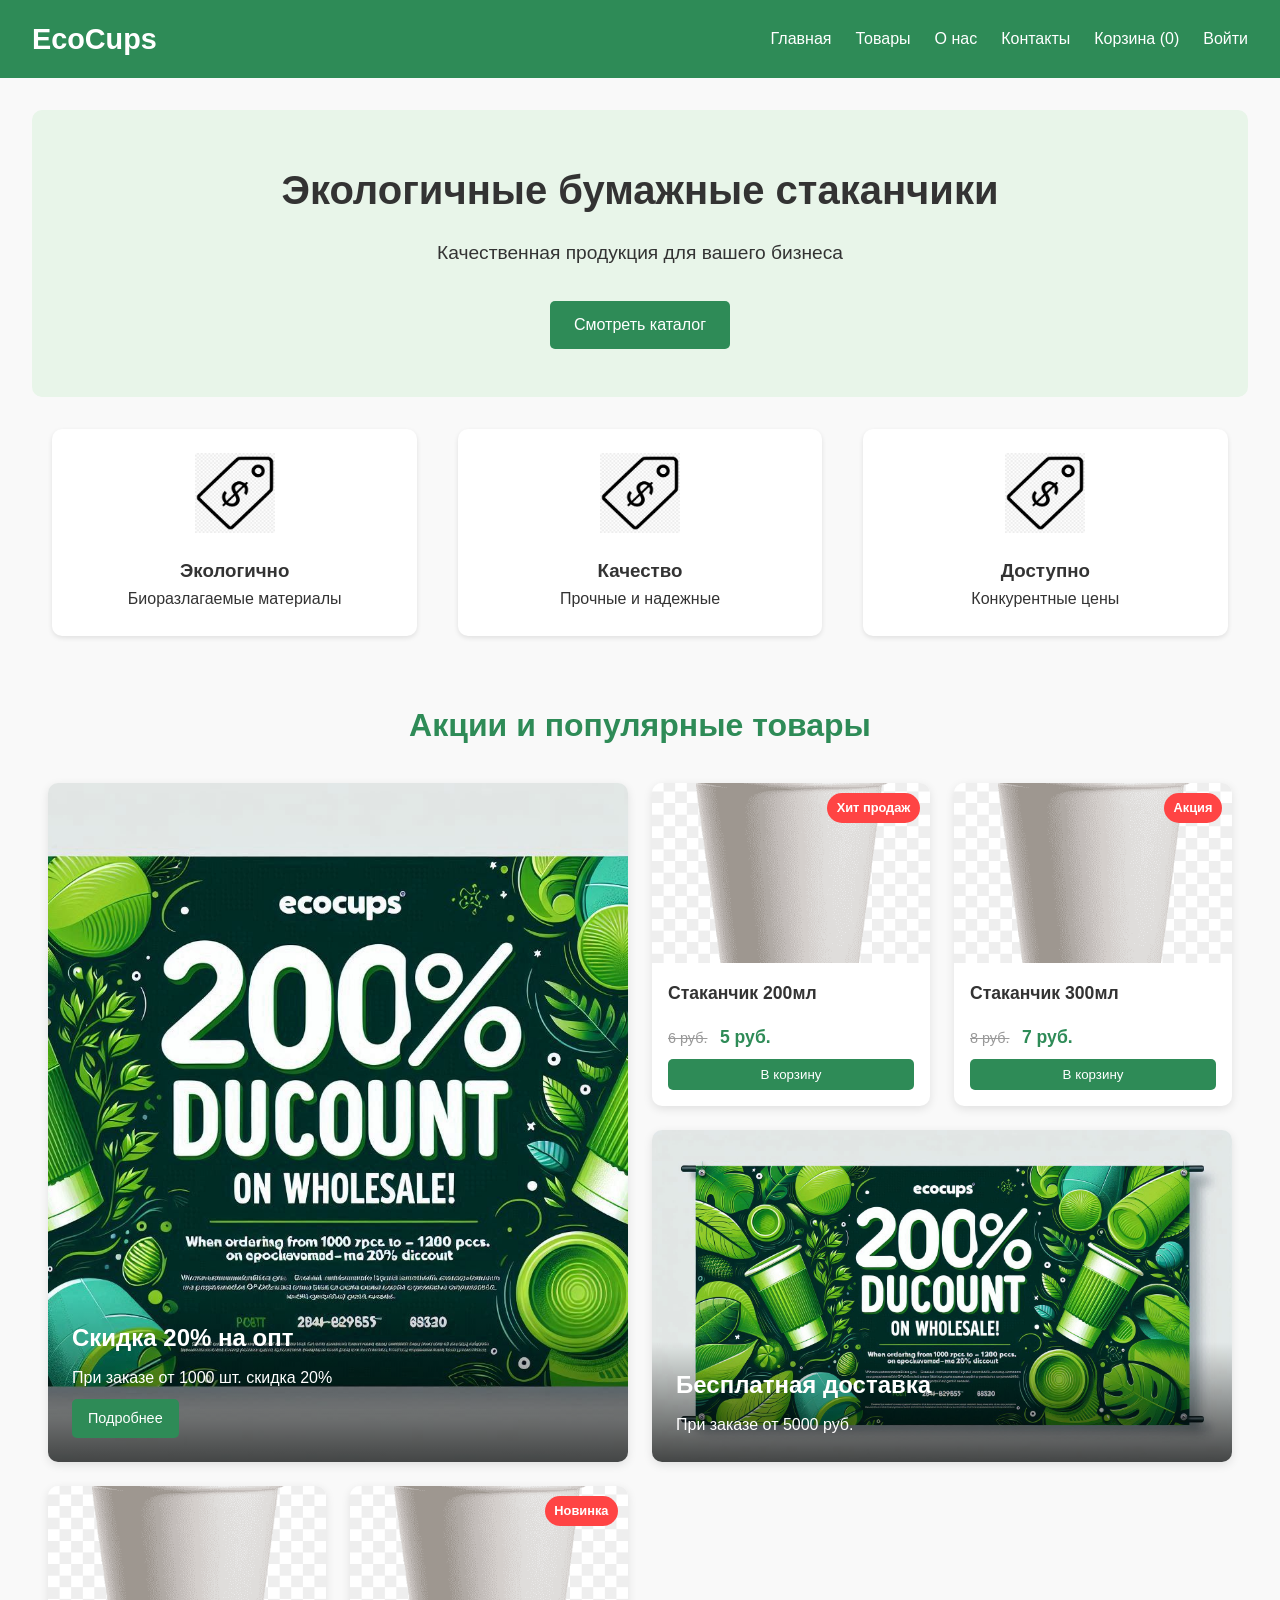
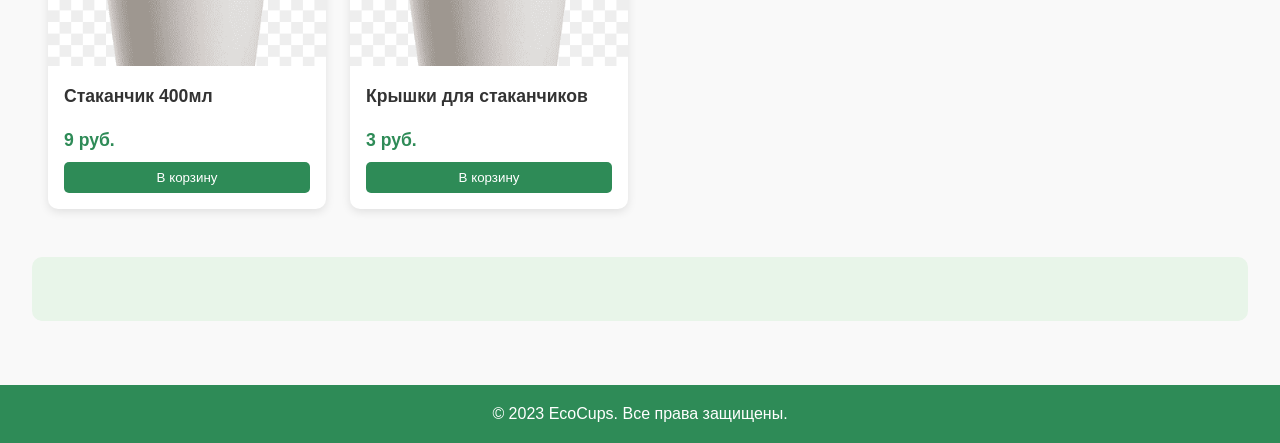
==== index.html @ f8ab4cb5 "Project" ====
<!DOCTYPE html>
<html lang="ru">
<head>
    <meta charset="UTF-8">
    <meta name="viewport" content="width=device-width, initial-scale=1.0">
    <title>EcoCups - Бумажные стаканчики</title>
    <link rel="stylesheet" href="styles.css">
</head>
<body>
    <header>
        <div class="logo">EcoCups</div>
        <nav>
            <ul>
                <li><a href="index.html">Главная</a></li>
                <li><a href="products.html">Товары</a></li>
                <li><a href="about.html">О нас</a></li>
                <li><a href="contacts.html">Контакты</a></li>
                <li><a href="cart.html">Корзина (<span id="cart-count">0</span>)</a></li>
                <li><a href="login.html">Войти</a></li>
            </ul>
        </nav>
    </header>

    <main>
        <section class="hero">
            <h1>Экологичные бумажные стаканчики</h1>
            <p>Качественная продукция для вашего бизнеса</p>
            <a href="products.html" class="btn">Смотреть каталог</a>
        </section>

        <section class="features">
            <div class="feature">
                <img src="images/price-icon.png" alt="Экологично">
                <h3>Экологично</h3>
                <p>Биоразлагаемые материалы</p>
            </div>
            <div class="feature">
                <img src="images/price-icon.png" alt="Качество">
                <h3>Качество</h3>
                <p>Прочные и надежные</p>
            </div>
            <div class="feature">
                <img src="images/price-icon.png" alt="Цена">
                <h3>Доступно</h3>
                <p>Конкурентные цены</p>
            </div>
        </section>

        <!-- Коллаж с акциями и популярными товарами -->
        <section class="promo-collage">
            <h2>Акции и популярные товары</h2>
            <div class="collage-grid">
                <!-- Большой баннер акции -->
                <div class="promo-banner large">
                    <img src="images/sale-banner.jpeg" alt="Скидка 20% на опт">
                    <div class="banner-content">
                        <h3>Скидка 20% на опт</h3>
                        <p>При заказе от 1000 шт. скидка 20%</p>
                        <a href="products.html" class="btn btn-small">Подробнее</a>
                    </div>
                </div>
                
                <!-- Популярный товар 1 -->
                <div class="promo-item">
                    <div class="product-card">
                        <img src="images/cup1.png" alt="Стаканчик 200мл">
                        <div class="product-info">
                            <h3>Стаканчик 200мл</h3>
                            <div class="price">
                                <span class="old-price">6 руб.</span>
                                <span class="current-price">5 руб.</span>
                            </div>
                            <button class="add-to-cart" data-id="1" data-name="Стаканчик 200мл" data-price="5">В корзину</button>
                        </div>
                        <div class="badge">Хит продаж</div>
                    </div>
                </div>
                
                <!-- Популярный товар 2 -->
                <div class="promo-item">
                    <div class="product-card">
                        <img src="images/cup1.png" alt="Стаканчик 300мл">
                        <div class="product-info">
                            <h3>Стаканчик 300мл</h3>
                            <div class="price">
                                <span class="old-price">8 руб.</span>
                                <span class="current-price">7 руб.</span>
                            </div>
                            <button class="add-to-cart" data-id="2" data-name="Стаканчик 300мл" data-price="7">В корзину</button>
                        </div>
                        <div class="badge">Акция</div>
                    </div>
                </div>
                
                <!-- Маленький баннер -->
                <div class="promo-banner small">
                    <img src="images/sale-banner.jpeg" alt="Бесплатная доставка">
                    <div class="banner-content">
                        <h3>Бесплатная доставка</h3>
                        <p>При заказе от 5000 руб.</p>
                    </div>
                </div>
                
                <!-- Популярный товар 3 -->
                <div class="promo-item">
                    <div class="product-card">
                        <img src="images/cup1.png" alt="Стаканчик 400мл">
                        <div class="product-info">
                            <h3>Стаканчик 400мл</h3>
                            <div class="price">
                                <span class="current-price">9 руб.</span>
                            </div>
                            <button class="add-to-cart" data-id="3" data-name="Стаканчик 400мл" data-price="9">В корзину</button>
                        </div>
                    </div>
                </div>
                
                <!-- Популярный товар 4 -->
                <div class="promo-item">
                    <div class="product-card">
                        <img src="images/cup1.png" alt="Крышки для стаканчиков">
                        <div class="product-info">
                            <h3>Крышки для стаканчиков</h3>
                            <div class="price">
                                <span class="current-price">3 руб.</span>
                            </div>
                            <button class="add-to-cart" data-id="4" data-name="Крышки для стаканчиков" data-price="3">В корзину</button>
                        </div>
                        <div class="badge">Новинка</div>
                    </div>
                </div>
            </div>
        </section>

        <!-- Раздел с популярными товарами (оставьте как было) -->
        <section class="popular-products">
            <!-- ... предыдущий код ... -->
        </section>
    </main>

    <footer>
        <p>&copy; 2023 EcoCups. Все права защищены.</p>
    </footer>

    <script src="script.js"></script>
</body>
</html>
---- styles.css ----
/* Общие стили */
* {
    margin: 0;
    padding: 0;
    box-sizing: border-box;
    font-family: 'Arial', sans-serif;
}

body {
    line-height: 1.6;
    color: #333;
    background-color: #f9f9f9;
}

header {
    background-color: #2e8b57;
    color: white;
    padding: 1rem 2rem;
    display: flex;
    justify-content: space-between;
    align-items: center;
}

.logo {
    font-size: 1.8rem;
    font-weight: bold;
}

nav ul {
    display: flex;
    list-style: none;
}

nav ul li {
    margin-left: 1.5rem;
}

nav ul li a {
    color: white;
    text-decoration: none;
    transition: color 0.3s;
}

nav ul li a:hover {
    color: #d4f1db;
}

nav ul li a.active {
    font-weight: bold;
    border-bottom: 2px solid white;
}

main {
    padding: 2rem;
    min-height: calc(100vh - 150px);
}

footer {
    background-color: #2e8b57;
    color: white;
    text-align: center;
    padding: 1rem;
    margin-top: 2rem;
}

.btn {
    display: inline-block;
    background-color: #2e8b57;
    color: white;
    padding: 0.7rem 1.5rem;
    text-decoration: none;
    border-radius: 5px;
    transition: background-color 0.3s;
}

.btn:hover {
    background-color: #3cb371;
}

/* Главная страница */
.hero {
    text-align: center;
    padding: 3rem 0;
    background-color: #e8f5e9;
    border-radius: 10px;
    margin-bottom: 2rem;
}

.hero h1 {
    font-size: 2.5rem;
    margin-bottom: 1rem;
}

.hero p {
    font-size: 1.2rem;
    margin-bottom: 2rem;
}

.features {
    display: flex;
    justify-content: space-around;
    flex-wrap: wrap;
    margin-top: 2rem;
}

.feature {
    text-align: center;
    padding: 1.5rem;
    width: 30%;
    min-width: 250px;
    margin-bottom: 1rem;
    background-color: white;
    border-radius: 10px;
    box-shadow: 0 2px 5px rgba(0,0,0,0.1);
}

.feature img {
    width: 80px;
    height: 80px;
    margin-bottom: 1rem;
}

/* Страница товаров */
.products {
    display: flex;
    flex-wrap: wrap;
    gap: 1.5rem;
    margin-top: 2rem;
}

.product {
    background-color: white;
    border-radius: 10px;
    box-shadow: 0 2px 5px rgba(0,0,0,0.1);
    padding: 1.5rem;
    width: calc(25% - 1.5rem);
    min-width: 250px;
    text-align: center;
}

.product img {
    width: 100%;
    height: 200px;
    object-fit: cover;
    border-radius: 5px;
    margin-bottom: 1rem;
}

.product h3 {
    margin-bottom: 0.5rem;
}

.product p {
    margin-bottom: 1rem;
    font-weight: bold;
    color: #2e8b57;
}

.add-to-cart {
    background-color: #2e8b57;
    color: white;
    border: none;
    padding: 0.5rem 1rem;
    border-radius: 5px;
    cursor: pointer;
    transition: background-color 0.3s;
}

.add-to-cart:hover {
    background-color: #3cb371;
}

/* О нас */
.about-content {
    display: flex;
    gap: 2rem;
    margin: 2rem 0;
    align-items: center;
}

.about-content img {
    width: 50%;
    border-radius: 10px;
}

.advantages {
    background-color: white;
    padding: 2rem;
    border-radius: 10px;
    margin-top: 2rem;
}

.advantages h2 {
    margin-bottom: 1rem;
}

.advantages ul {
    list-style-position: inside;
}

.advantages li {
    margin-bottom: 0.5rem;
}

/* Контакты */
.contacts-container {
    display: flex;
    gap: 2rem;
    margin: 2rem 0;
}

.contact-info, .contact-form {
    flex: 1;
    background-color: white;
    padding: 2rem;
    border-radius: 10px;
}

.contact-form form {
    display: flex;
    flex-direction: column;
    gap: 1rem;
}

.contact-form input, .contact-form textarea {
    padding: 0.7rem;
    border: 1px solid #ddd;
    border-radius: 5px;
}

.contact-form button {
    background-color: #2e8b57;
    color: white;
    border: none;
    padding: 0.7rem;
    border-radius: 5px;
    cursor: pointer;
    transition: background-color 0.3s;
}

.contact-form button:hover {
    background-color: #3cb371;
}

.map {
    margin-top: 2rem;
    border-radius: 10px;
    overflow: hidden;
}

/* Корзина */
.cart-container {
    display: flex;
    gap: 2rem;
    margin-top: 2rem;
}

.cart-items {
    flex: 2;
    background-color: white;
    padding: 1.5rem;
    border-radius: 10px;
}

.cart-summary {
    flex: 1;
    background-color: white;
    padding: 1.5rem;
    border-radius: 10px;
    height: fit-content;
}

.cart-items table {
    width: 100%;
    border-collapse: collapse;
}

.cart-items th, .cart-items td {
    padding: 1rem;
    text-align: left;
    border-bottom: 1px solid #eee;
}

.cart-items th {
    background-color: #f5f5f5;
}

.quantity-control {
    display: flex;
    align-items: center;
}

.quantity-control button {
    background-color: #ffffff;
    border: none;
    width: 25px;
    height: 25px;
    display: flex;
    align-items: center;
    justify-content: center;
    cursor: pointer;
}

.quantity-control input {
    width: 40px;
    text-align: center;
    margin: 0 0.5rem;
    border: 1px solid #ddd;
    padding: 0.2rem;
}

.remove-item {
    color: #ff4444;
    cursor: pointer;
    font-weight: bold;
}

.summary-row {
    display: flex;
    justify-content: space-between;
    margin-bottom: 1rem;
    font-size: 1.1rem;
}

#checkout-btn {
    width: 100%;
    background-color: #2e8b57;
    color: white;
    border: none;
    padding: 0.8rem;
    border-radius: 5px;
    cursor: pointer;
    font-size: 1.1rem;
    margin-top: 1rem;
    transition: background-color 0.3s;
}

#checkout-btn:hover {
    background-color: #3cb371;
}

#checkout-btn:disabled {
    background-color: #ccc;
    cursor: not-allowed;
}

.continue-shopping {
    display: block;
    text-align: center;
    margin-top: 1rem;
    color: #2e8b57;
    text-decoration: none;
}

.continue-shopping:hover {
    text-decoration: underline;
}

/* Адаптивность */
@media (max-width: 768px) {
    header {
        flex-direction: column;
        text-align: center;
    }
    
    nav ul {
        margin-top: 1rem;
        flex-wrap: wrap;
        justify-content: center;
    }
    
    .feature, .product {
        width: 100%;
    }
    
    .about-content, .contacts-container, .cart-container {
        flex-direction: column;
    }
    
    .about-content img {
        width: 100%;
    }
}
/* Популярные товары */
.popular-products {
    margin-top: 3rem;
    padding: 2rem 0;
    background-color: #e8f5e9;
    border-radius: 10px;
}

.popular-products h2 {
    text-align: center;
    margin-bottom: 2rem;
    font-size: 2rem;
    color: #2e8b57;
}

.popular-products .products {
    display: flex;
    justify-content: center;
    flex-wrap: wrap;
    gap: 1.5rem;
    padding: 0 1rem;
}

.popular-products .product {
    background-color: white;
    border-radius: 10px;
    box-shadow: 0 2px 5px rgba(0,0,0,0.1);
    padding: 1.5rem;
    width: calc(33.333% - 1.5rem);
    min-width: 250px;
    text-align: center;
    transition: transform 0.3s;
}

.popular-products .product:hover {
    transform: translateY(-5px);
}

.popular-products .product img {
    width: 100%;
    height: 200px;
    object-fit: cover;
    border-radius: 5px;
    margin-bottom: 1rem;
}

.popular-products .view-all {
    text-align: center;
    margin-top: 2rem;
}

@media (max-width: 768px) {
    .popular-products .product {
        width: 100%;
    }
}
/* Обновленные стили для корзины */
.item-total {
    font-weight: bold;
    color: #2e8b57;
}

.total-row {
    background-color: #f5f5f5;
}

.total-row td {
    padding: 1rem;
    font-size: 1.1rem;
}

.text-right {
    text-align: right;
}

.quantity-control input {
    width: 50px;
    text-align: center;
    margin: 0 0.5rem;
    border: 1px solid #ddd;
    padding: 0.3rem;
    font-size: 1rem;
}

.quantity-control button {
    background-color: #2e8b57;
    color: white;
    border: none;
    width: 30px;
    height: 30px;
    display: flex;
    align-items: center;
    justify-content: center;
    cursor: pointer;
    font-size: 1rem;
    border-radius: 3px;
    transition: background-color 0.3s;
}

.quantity-control button:hover {
    background-color: #3cb371;
}
/* Стили для коллажа с акциями */
.promo-collage {
    margin: 3rem 0;
    padding: 0 1rem;
}

.promo-collage h2 {
    text-align: center;
    margin-bottom: 2rem;
    font-size: 2rem;
    color: #2e8b57;
}

.collage-grid {
    display: grid;
    grid-template-columns: repeat(4, 1fr);
    grid-template-rows: repeat(2, auto);
    gap: 1.5rem;
}

.promo-banner {
    position: relative;
    border-radius: 10px;
    overflow: hidden;
    box-shadow: 0 3px 10px rgba(0,0,0,0.1);
}

.promo-banner.large {
    grid-column: span 2;
    grid-row: span 2;
}

.promo-banner.small {
    grid-column: span 2;
}

.promo-banner img {
    width: 100%;
    height: 100%;
    object-fit: cover;
    display: block;
}

.banner-content {
    position: absolute;
    bottom: 0;
    left: 0;
    right: 0;
    padding: 1.5rem;
    background: linear-gradient(to top, rgba(0,0,0,0.7), transparent);
    color: white;
}

.banner-content h3 {
    margin-bottom: 0.5rem;
    font-size: 1.5rem;
}

.btn-small {
    padding: 0.5rem 1rem;
    font-size: 0.9rem;
    margin-top: 0.5rem;
}

.promo-item {
    position: relative;
}

.product-card {
    background: white;
    border-radius: 10px;
    overflow: hidden;
    box-shadow: 0 3px 10px rgba(0,0,0,0.1);
    height: 100%;
    display: flex;
    flex-direction: column;
    transition: transform 0.3s;
}

.product-card:hover {
    transform: translateY(-5px);
}

.product-card img {
    width: 100%;
    height: 180px;
    object-fit: cover;
}

.product-info {
    padding: 1rem;
    flex-grow: 1;
    display: flex;
    flex-direction: column;
}

.product-info h3 {
    margin-bottom: 0.5rem;
    font-size: 1.1rem;
}

.price {
    margin: 0.5rem 0;
}

.old-price {
    text-decoration: line-through;
    color: #999;
    font-size: 0.9rem;
    margin-right: 0.5rem;
}

.current-price {
    font-weight: bold;
    color: #2e8b57;
    font-size: 1.1rem;
}

.badge {
    position: absolute;
    top: 10px;
    right: 10px;
    background-color: #ff4444;
    color: white;
    padding: 0.3rem 0.6rem;
    border-radius: 20px;
    font-size: 0.8rem;
    font-weight: bold;
}

/* Адаптивность для коллажа */
@media (max-width: 1024px) {
    .collage-grid {
        grid-template-columns: repeat(2, 1fr);
    }
    
    .promo-banner.large {
        grid-column: span 2;
        grid-row: span 1;
    }
}

@media (max-width: 768px) {
    .collage-grid {
        grid-template-columns: 1fr;
    }
    
    .promo-banner.large, 
    .promo-banner.small {
        grid-column: span 1;
    }
    
    .product-card img {
        height: 150px;
    }
}
/* Стили для страниц авторизации */
.auth-container {
    display: flex;
    min-height: calc(100vh - 150px);
    padding: 2rem;
    gap: 3rem;
}

.auth-form {
    flex: 1;
    max-width: 500px;
    background: white;
    padding: 2rem;
    border-radius: 10px;
    box-shadow: 0 2px 10px rgba(0,0,0,0.1);
}

.auth-benefits {
    flex: 1;
    padding: 2rem;
}

.auth-form h1 {
    margin-bottom: 1.5rem;
    color: #2e8b57;
    text-align: center;
}

.form-group {
    margin-bottom: 1.5rem;
}

.form-group label {
    display: block;
    margin-bottom: 0.5rem;
    font-weight: 500;
}

.form-group input {
    width: 100%;
    padding: 0.8rem;
    border: 1px solid #ddd;
    border-radius: 5px;
    font-size: 1rem;
}

.form-group input:focus {
    border-color: #2e8b57;
    outline: none;
    box-shadow: 0 0 0 2px rgba(46, 139, 87, 0.2);
}

.checkbox-group {
    display: flex;
    align-items: center;
}

.checkbox-group input {
    width: auto;
    margin-right: 0.5rem;
}

.btn-primary {
    background-color: #2e8b57;
    color: white;
    border: none;
    padding: 0.8rem;
    width: 100%;
    border-radius: 5px;
    font-size: 1rem;
    cursor: pointer;
    transition: background-color 0.3s;
}

.btn-primary:hover {
    background-color: #3cb371;
}

.auth-links {
    text-align: center;
    margin-top: 1.5rem;
    color: #666;
}

.auth-links a {
    color: #2e8b57;
    text-decoration: none;
}

.auth-links a:hover {
    text-decoration: underline;
}

.forgot-password {
    display: block;
    text-align: right;
    margin-top: 0.5rem;
    font-size: 0.9rem;
    color: #666;
}

.social-login {
    margin-top: 2rem;
    text-align: center;
}

.social-login p {
    margin-bottom: 1rem;
    color: #666;
}

.social-buttons {
    display: flex;
    gap: 1rem;
    justify-content: center;
}

.btn-social {
    display: flex;
    align-items: center;
    gap: 0.5rem;
    padding: 0.6rem 1rem;
    border: 1px solid #ddd;
    border-radius: 5px;
    background: white;
    cursor: pointer;
    transition: background-color 0.3s;
}

.btn-social:hover {
    background-color: #f5f5f5;
}

.btn-social img {
    width: 20px;
    height: 20px;
}

.auth-benefits h2 {
    color: #2e8b57;
    margin-bottom: 1.5rem;
}

.auth-benefits ul {
    list-style-type: none;
}

.auth-benefits li {
    margin-bottom: 1rem;
    padding-left: 1.5rem;
    position: relative;
}

.auth-benefits li:before {
    content: "✓";
    color: #2e8b57;
    position: absolute;
    left: 0;
}

.auth-benefits img {
    width: 100%;
    max-width: 400px;
    margin-top: 2rem;
    border-radius: 5px;
}

@media (max-width: 768px) {
    .auth-container {
        flex-direction: column;
        padding: 1rem;
    }
    
    .auth-form {
        max-width: 100%;
    }
    
    .social-buttons {
        flex-direction: column;
    }
    
    .btn-social {
        justify-content: center;
    }
}
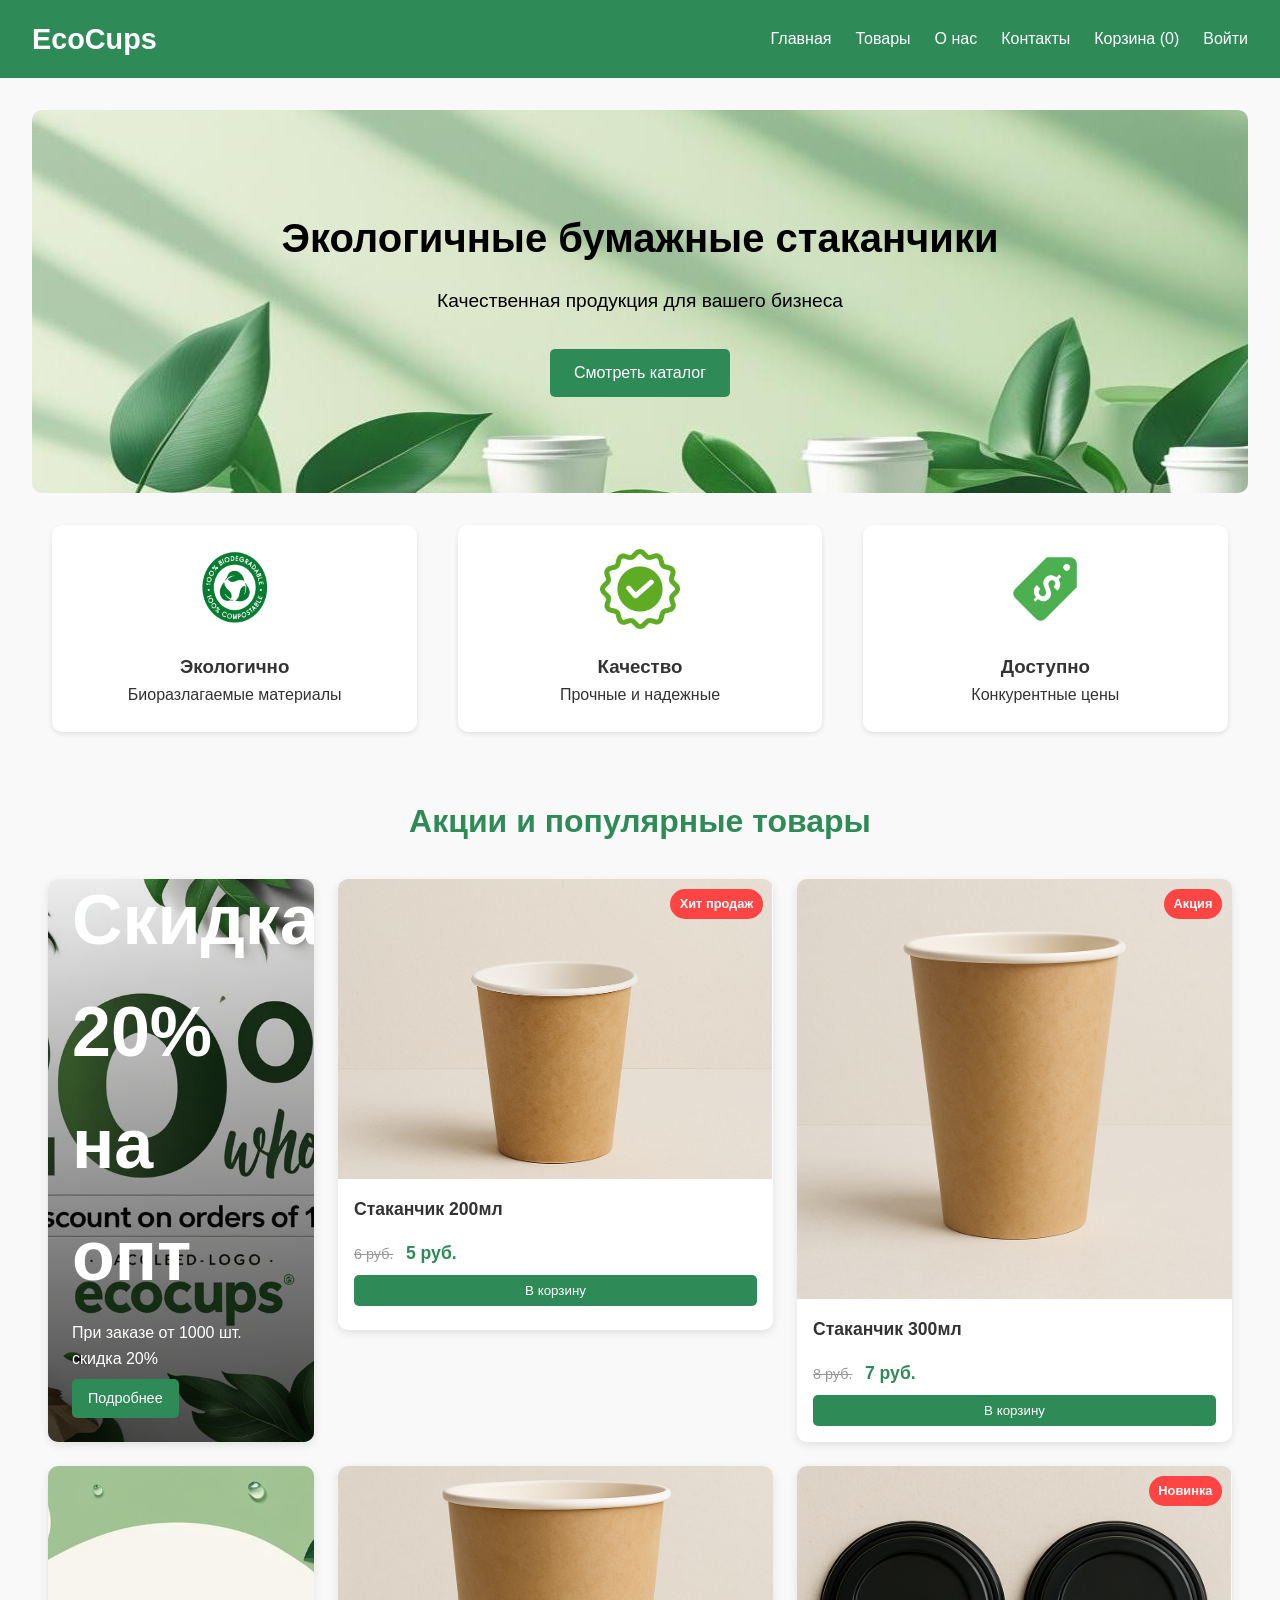
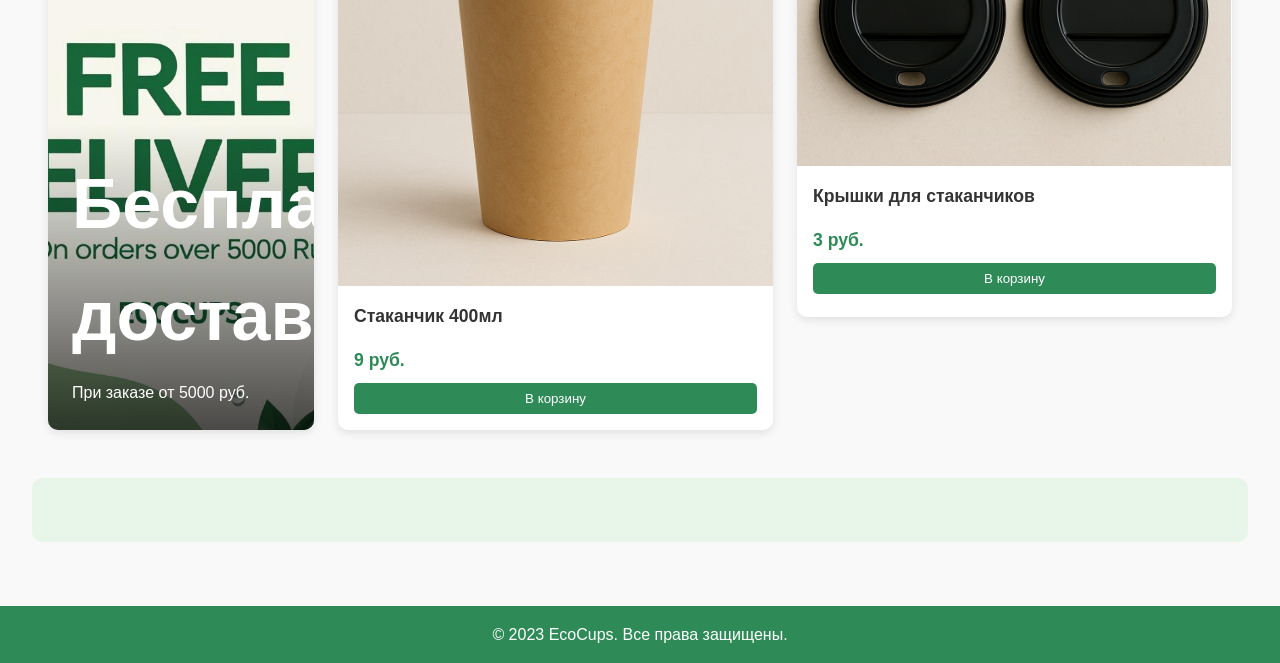
==== commit e9fb8700: "Добавил картинки" ====
--- a/index.html
+++ b/index.html
@@ -30,17 +30,17 @@
 
         <section class="features">
             <div class="feature">
-                <img src="images/price-icon.png" alt="Экологично">
+                <img src="images/eco.png" alt="Экологично">
                 <h3>Экологично</h3>
                 <p>Биоразлагаемые материалы</p>
             </div>
             <div class="feature">
-                <img src="images/price-icon.png" alt="Качество">
+                <img src="images/quality.png" alt="Качество">
                 <h3>Качество</h3>
                 <p>Прочные и надежные</p>
             </div>
             <div class="feature">
-                <img src="images/price-icon.png" alt="Цена">
+                <img src="images/price.png" alt="Цена">
                 <h3>Доступно</h3>
                 <p>Конкурентные цены</p>
             </div>
@@ -52,7 +52,7 @@
             <div class="collage-grid">
                 <!-- Большой баннер акции -->
                 <div class="promo-banner large">
-                    <img src="images/sale-banner.jpeg" alt="Скидка 20% на опт">
+                    <img src="images/sale.jpg">
                     <div class="banner-content">
                         <h3>Скидка 20% на опт</h3>
                         <p>При заказе от 1000 шт. скидка 20%</p>
@@ -63,7 +63,7 @@
                 <!-- Популярный товар 1 -->
                 <div class="promo-item">
                     <div class="product-card">
-                        <img src="images/cup1.png" alt="Стаканчик 200мл">
+                        <img src="images/cup200.png" alt="Стаканчик 200мл">
                         <div class="product-info">
                             <h3>Стаканчик 200мл</h3>
                             <div class="price">
@@ -78,8 +78,8 @@
                 
                 <!-- Популярный товар 2 -->
                 <div class="promo-item">
-                    <div class="product-card">
-                        <img src="images/cup1.png" alt="Стаканчик 300мл">
+                    <div class="product-card1">
+                        <img src="images/cup300.png" alt="Стаканчик 300мл">
                         <div class="product-info">
                             <h3>Стаканчик 300мл</h3>
                             <div class="price">
@@ -94,7 +94,7 @@
                 
                 <!-- Маленький баннер -->
                 <div class="promo-banner small">
-                    <img src="images/sale-banner.jpeg" alt="Бесплатная доставка">
+                    <img src="images/free.jpg" alt="Бесплатная доставка">
                     <div class="banner-content">
                         <h3>Бесплатная доставка</h3>
                         <p>При заказе от 5000 руб.</p>
@@ -103,8 +103,8 @@
                 
                 <!-- Популярный товар 3 -->
                 <div class="promo-item">
-                    <div class="product-card">
-                        <img src="images/cup1.png" alt="Стаканчик 400мл">
+                    <div class="product-card1">
+                        <img src="images/cup400.png" alt="Стаканчик 400мл">
                         <div class="product-info">
                             <h3>Стаканчик 400мл</h3>
                             <div class="price">
@@ -118,7 +118,7 @@
                 <!-- Популярный товар 4 -->
                 <div class="promo-item">
                     <div class="product-card">
-                        <img src="images/cup1.png" alt="Крышки для стаканчиков">
+                        <img src="images/lids.png" alt="Крышки для стаканчиков">
                         <div class="product-info">
                             <h3>Крышки для стаканчиков</h3>
                             <div class="price">
--- a/styles.css
+++ b/styles.css
@@ -1,826 +1,855 @@
 /* Общие стили */
 * {
-    margin: 0;
-    padding: 0;
-    box-sizing: border-box;
-    font-family: 'Arial', sans-serif;
+  margin: 0;
+  padding: 0;
+  box-sizing: border-box;
+  font-family: "Arial", sans-serif;
 }
 
 body {
-    line-height: 1.6;
-    color: #333;
-    background-color: #f9f9f9;
+  line-height: 1.6;
+  color: #333;
+  background-color: #f9f9f9;
 }
 
 header {
-    background-color: #2e8b57;
-    color: white;
-    padding: 1rem 2rem;
-    display: flex;
-    justify-content: space-between;
-    align-items: center;
+  background-color: #2e8b57;
+  color: white;
+  padding: 1rem 2rem;
+  display: flex;
+  justify-content: space-between;
+  align-items: center;
 }
 
 .logo {
-    font-size: 1.8rem;
-    font-weight: bold;
+  font-size: 1.8rem;
+  font-weight: bold;
 }
 
 nav ul {
-    display: flex;
-    list-style: none;
+  display: flex;
+  list-style: none;
 }
 
 nav ul li {
-    margin-left: 1.5rem;
+  margin-left: 1.5rem;
 }
 
 nav ul li a {
-    color: white;
-    text-decoration: none;
-    transition: color 0.3s;
+  color: white;
+  text-decoration: none;
+  transition: color 0.3s;
 }
 
 nav ul li a:hover {
-    color: #d4f1db;
+  color: #d4f1db;
 }
 
 nav ul li a.active {
-    font-weight: bold;
-    border-bottom: 2px solid white;
+  font-weight: bold;
+  border-bottom: 2px solid white;
 }
 
 main {
-    padding: 2rem;
-    min-height: calc(100vh - 150px);
+  padding: 2rem;
+  min-height: calc(100vh - 150px);
 }
 
 footer {
-    background-color: #2e8b57;
-    color: white;
-    text-align: center;
-    padding: 1rem;
-    margin-top: 2rem;
+  background-color: #2e8b57;
+  color: white;
+  text-align: center;
+  padding: 1rem;
+  margin-top: 2rem;
 }
 
 .btn {
-    display: inline-block;
-    background-color: #2e8b57;
-    color: white;
-    padding: 0.7rem 1.5rem;
-    text-decoration: none;
-    border-radius: 5px;
-    transition: background-color 0.3s;
+  display: inline-block;
+  background-color: #2e8b57;
+  color: white;
+  padding: 0.7rem 1.5rem;
+  text-decoration: none;
+  border-radius: 5px;
+  transition: background-color 0.3s;
 }
 
 .btn:hover {
-    background-color: #3cb371;
+  background-color: #3cb371;
 }
 
 /* Главная страница */
 .hero {
-    text-align: center;
-    padding: 3rem 0;
-    background-color: #e8f5e9;
-    border-radius: 10px;
-    margin-bottom: 2rem;
+  background-image: url(images/423.png);
+  text-align: center;
+  padding: 6rem 0;
+  background-color: #e8f5e9;
+  border-radius: 10px;
+  margin-bottom: 2rem;
 }
 
 .hero h1 {
-    font-size: 2.5rem;
-    margin-bottom: 1rem;
+  font-size: 2.5rem;
+  margin-bottom: 1rem;
+  color: black;
 }
 
 .hero p {
-    font-size: 1.2rem;
-    margin-bottom: 2rem;
+  font-size: 1.2rem;
+  color: black;
+  margin-bottom: 2rem;
 }
 
 .features {
-    display: flex;
-    justify-content: space-around;
-    flex-wrap: wrap;
-    margin-top: 2rem;
+  display: flex;
+  justify-content: space-around;
+  flex-wrap: wrap;
+  margin-top: 2rem;
 }
 
 .feature {
-    text-align: center;
-    padding: 1.5rem;
-    width: 30%;
-    min-width: 250px;
-    margin-bottom: 1rem;
-    background-color: white;
-    border-radius: 10px;
-    box-shadow: 0 2px 5px rgba(0,0,0,0.1);
+  text-align: center;
+  padding: 1.5rem;
+  width: 30%;
+  min-width: 250px;
+  margin-bottom: 1rem;
+  background-color: white;
+  border-radius: 10px;
+  box-shadow: 0 2px 5px rgba(0, 0, 0, 0.1);
 }
 
 .feature img {
-    width: 80px;
-    height: 80px;
-    margin-bottom: 1rem;
+  width: 80px;
+  height: 80px;
+  margin-bottom: 1rem;
 }
 
 /* Страница товаров */
 .products {
-    display: flex;
-    flex-wrap: wrap;
-    gap: 1.5rem;
-    margin-top: 2rem;
+  display: flex;
+  flex-wrap: wrap;
+  gap: 1.5rem;
+  margin-top: 2rem;
 }
 
 .product {
-    background-color: white;
-    border-radius: 10px;
-    box-shadow: 0 2px 5px rgba(0,0,0,0.1);
-    padding: 1.5rem;
-    width: calc(25% - 1.5rem);
-    min-width: 250px;
-    text-align: center;
+  background-color: white;
+  border-radius: 10px;
+  box-shadow: 0 2px 5px rgba(0, 0, 0, 0.1);
+  padding: 1.5rem;
+  width: calc(25% - 1.5rem);
+  min-width: 250px;
+  text-align: center;
 }
 
 .product img {
-    width: 100%;
-    height: 200px;
-    object-fit: cover;
-    border-radius: 5px;
-    margin-bottom: 1rem;
+  width: 350px;
+  height: 400px;
+  object-fit: cover;
+  border-radius: 5px;
+  margin-bottom: 1rem;
 }
 
 .product h3 {
-    margin-bottom: 0.5rem;
+  margin-bottom: 0.5rem;
 }
 
 .product p {
-    margin-bottom: 1rem;
-    font-weight: bold;
-    color: #2e8b57;
+  margin-bottom: 1rem;
+  font-weight: bold;
+  color: #2e8b57;
 }
 
 .add-to-cart {
-    background-color: #2e8b57;
-    color: white;
-    border: none;
-    padding: 0.5rem 1rem;
-    border-radius: 5px;
-    cursor: pointer;
-    transition: background-color 0.3s;
+  background-color: #2e8b57;
+  color: white;
+  border: none;
+  padding: 0.5rem 1rem;
+  border-radius: 5px;
+  cursor: pointer;
+  transition: background-color 0.3s;
 }
 
 .add-to-cart:hover {
-    background-color: #3cb371;
+  background-color: #3cb371;
 }
 
 /* О нас */
 .about-content {
-    display: flex;
-    gap: 2rem;
-    margin: 2rem 0;
-    align-items: center;
+  display: flex;
+  gap: 2rem;
+  margin: 2rem 0;
+  align-items: center;
 }
 
 .about-content img {
-    width: 50%;
-    border-radius: 10px;
+  width: 50%;
+  border-radius: 10px;
 }
 
 .advantages {
-    background-color: white;
-    padding: 2rem;
-    border-radius: 10px;
-    margin-top: 2rem;
+  background-color: white;
+  padding: 2rem;
+  border-radius: 10px;
+  margin-top: 2rem;
 }
 
 .advantages h2 {
-    margin-bottom: 1rem;
+  margin-bottom: 1rem;
 }
 
 .advantages ul {
-    list-style-position: inside;
+  list-style-position: inside;
 }
 
 .advantages li {
-    margin-bottom: 0.5rem;
+  margin-bottom: 0.5rem;
 }
 
 /* Контакты */
 .contacts-container {
-    display: flex;
-    gap: 2rem;
-    margin: 2rem 0;
-}
-
-.contact-info, .contact-form {
-    flex: 1;
-    background-color: white;
-    padding: 2rem;
-    border-radius: 10px;
+  display: flex;
+  gap: 2rem;
+  margin: 2rem 0;
+}
+
+.contact-info,
+.contact-form {
+  flex: 1;
+  background-color: white;
+  padding: 2rem;
+  border-radius: 10px;
 }
 
 .contact-form form {
-    display: flex;
-    flex-direction: column;
-    gap: 1rem;
-}
-
-.contact-form input, .contact-form textarea {
-    padding: 0.7rem;
-    border: 1px solid #ddd;
-    border-radius: 5px;
+  display: flex;
+  flex-direction: column;
+  gap: 1rem;
+}
+
+.contact-form input,
+.contact-form textarea {
+  padding: 0.7rem;
+  border: 1px solid #ddd;
+  border-radius: 5px;
 }
 
 .contact-form button {
-    background-color: #2e8b57;
-    color: white;
-    border: none;
-    padding: 0.7rem;
-    border-radius: 5px;
-    cursor: pointer;
-    transition: background-color 0.3s;
+  background-color: #2e8b57;
+  color: white;
+  border: none;
+  padding: 0.7rem;
+  border-radius: 5px;
+  cursor: pointer;
+  transition: background-color 0.3s;
 }
 
 .contact-form button:hover {
-    background-color: #3cb371;
+  background-color: #3cb371;
 }
 
 .map {
-    margin-top: 2rem;
-    border-radius: 10px;
-    overflow: hidden;
+  margin-top: 2rem;
+  border-radius: 10px;
+  overflow: hidden;
 }
 
 /* Корзина */
 .cart-container {
-    display: flex;
-    gap: 2rem;
-    margin-top: 2rem;
+  display: flex;
+  gap: 2rem;
+  margin-top: 2rem;
 }
 
 .cart-items {
-    flex: 2;
-    background-color: white;
-    padding: 1.5rem;
-    border-radius: 10px;
+  flex: 2;
+  background-color: white;
+  padding: 1.5rem;
+  border-radius: 10px;
 }
 
 .cart-summary {
-    flex: 1;
-    background-color: white;
-    padding: 1.5rem;
-    border-radius: 10px;
-    height: fit-content;
+  flex: 1;
+  background-color: white;
+  padding: 1.5rem;
+  border-radius: 10px;
+  height: fit-content;
 }
 
 .cart-items table {
-    width: 100%;
-    border-collapse: collapse;
-}
-
-.cart-items th, .cart-items td {
-    padding: 1rem;
-    text-align: left;
-    border-bottom: 1px solid #eee;
+  width: 100%;
+  border-collapse: collapse;
+}
+
+.cart-items th,
+.cart-items td {
+  padding: 1rem;
+  text-align: left;
+  border-bottom: 1px solid #eee;
 }
 
 .cart-items th {
-    background-color: #f5f5f5;
+  background-color: #f5f5f5;
 }
 
 .quantity-control {
-    display: flex;
-    align-items: center;
+  display: flex;
+  align-items: center;
 }
 
 .quantity-control button {
-    background-color: #ffffff;
-    border: none;
-    width: 25px;
-    height: 25px;
-    display: flex;
-    align-items: center;
-    justify-content: center;
-    cursor: pointer;
+  background-color: #ffffff;
+  border: none;
+  width: 25px;
+  height: 25px;
+  display: flex;
+  align-items: center;
+  justify-content: center;
+  cursor: pointer;
 }
 
 .quantity-control input {
-    width: 40px;
-    text-align: center;
-    margin: 0 0.5rem;
-    border: 1px solid #ddd;
-    padding: 0.2rem;
+  width: 40px;
+  text-align: center;
+  margin: 0 0.5rem;
+  border: 1px solid #ddd;
+  padding: 0.2rem;
 }
 
 .remove-item {
-    color: #ff4444;
-    cursor: pointer;
-    font-weight: bold;
+  color: #ff4444;
+  cursor: pointer;
+  font-weight: bold;
 }
 
 .summary-row {
-    display: flex;
-    justify-content: space-between;
-    margin-bottom: 1rem;
-    font-size: 1.1rem;
+  display: flex;
+  justify-content: space-between;
+  margin-bottom: 1rem;
+  font-size: 1.1rem;
 }
 
 #checkout-btn {
-    width: 100%;
-    background-color: #2e8b57;
-    color: white;
-    border: none;
-    padding: 0.8rem;
-    border-radius: 5px;
-    cursor: pointer;
-    font-size: 1.1rem;
-    margin-top: 1rem;
-    transition: background-color 0.3s;
+  width: 100%;
+  background-color: #2e8b57;
+  color: white;
+  border: none;
+  padding: 0.8rem;
+  border-radius: 5px;
+  cursor: pointer;
+  font-size: 1.1rem;
+  margin-top: 1rem;
+  transition: background-color 0.3s;
 }
 
 #checkout-btn:hover {
-    background-color: #3cb371;
+  background-color: #3cb371;
 }
 
 #checkout-btn:disabled {
-    background-color: #ccc;
-    cursor: not-allowed;
+  background-color: #ccc;
+  cursor: not-allowed;
 }
 
 .continue-shopping {
-    display: block;
-    text-align: center;
-    margin-top: 1rem;
-    color: #2e8b57;
-    text-decoration: none;
+  display: block;
+  text-align: center;
+  margin-top: 1rem;
+  color: #2e8b57;
+  text-decoration: none;
 }
 
 .continue-shopping:hover {
-    text-decoration: underline;
+  text-decoration: underline;
 }
 
 /* Адаптивность */
 @media (max-width: 768px) {
-    header {
-        flex-direction: column;
-        text-align: center;
-    }
-    
-    nav ul {
-        margin-top: 1rem;
-        flex-wrap: wrap;
-        justify-content: center;
-    }
-    
-    .feature, .product {
-        width: 100%;
-    }
-    
-    .about-content, .contacts-container, .cart-container {
-        flex-direction: column;
-    }
-    
-    .about-content img {
-        width: 100%;
-    }
+  header {
+    flex-direction: column;
+    text-align: center;
+  }
+
+  nav ul {
+    margin-top: 1rem;
+    flex-wrap: wrap;
+    justify-content: center;
+  }
+
+  .feature,
+  .product {
+    width: 100%;
+  }
+
+  .about-content,
+  .contacts-container,
+  .cart-container {
+    flex-direction: column;
+  }
+
+  .about-content img {
+    width: 100%;
+  }
 }
 /* Популярные товары */
 .popular-products {
-    margin-top: 3rem;
-    padding: 2rem 0;
-    background-color: #e8f5e9;
-    border-radius: 10px;
+  margin-top: 3rem;
+  padding: 2rem 0;
+  background-color: #e8f5e9;
+  border-radius: 10px;
 }
 
 .popular-products h2 {
-    text-align: center;
-    margin-bottom: 2rem;
-    font-size: 2rem;
-    color: #2e8b57;
+  text-align: center;
+  margin-bottom: 2rem;
+  font-size: 2rem;
+  color: #2e8b57;
 }
 
 .popular-products .products {
-    display: flex;
-    justify-content: center;
-    flex-wrap: wrap;
-    gap: 1.5rem;
-    padding: 0 1rem;
+  display: flex;
+  justify-content: center;
+  flex-wrap: wrap;
+  gap: 1.5rem;
+  padding: 0 1rem;
 }
 
 .popular-products .product {
-    background-color: white;
-    border-radius: 10px;
-    box-shadow: 0 2px 5px rgba(0,0,0,0.1);
-    padding: 1.5rem;
-    width: calc(33.333% - 1.5rem);
-    min-width: 250px;
-    text-align: center;
-    transition: transform 0.3s;
+  background-color: white;
+  border-radius: 10px;
+  box-shadow: 0 2px 5px rgba(0, 0, 0, 0.1);
+  padding: 1.5rem;
+  width: calc(33.333% - 1.5rem);
+  min-width: 250px;
+  text-align: center;
+  transition: transform 0.3s;
 }
 
 .popular-products .product:hover {
-    transform: translateY(-5px);
+  transform: translateY(-5px);
 }
 
 .popular-products .product img {
+  width: 100%;
+  height: 200px;
+  object-fit: cover;
+  border-radius: 5px;
+  margin-bottom: 1rem;
+}
+
+.popular-products .view-all {
+  text-align: center;
+  margin-top: 2rem;
+}
+
+@media (max-width: 768px) {
+  .popular-products .product {
     width: 100%;
-    height: 200px;
-    object-fit: cover;
-    border-radius: 5px;
-    margin-bottom: 1rem;
-}
-
-.popular-products .view-all {
-    text-align: center;
-    margin-top: 2rem;
-}
-
-@media (max-width: 768px) {
-    .popular-products .product {
-        width: 100%;
-    }
+  }
 }
 /* Обновленные стили для корзины */
 .item-total {
-    font-weight: bold;
-    color: #2e8b57;
+  font-weight: bold;
+  color: #2e8b57;
 }
 
 .total-row {
-    background-color: #f5f5f5;
+  background-color: #f5f5f5;
 }
 
 .total-row td {
-    padding: 1rem;
-    font-size: 1.1rem;
+  padding: 1rem;
+  font-size: 1.1rem;
 }
 
 .text-right {
-    text-align: right;
+  text-align: right;
 }
 
 .quantity-control input {
-    width: 50px;
-    text-align: center;
-    margin: 0 0.5rem;
-    border: 1px solid #ddd;
-    padding: 0.3rem;
-    font-size: 1rem;
+  width: 50px;
+  text-align: center;
+  margin: 0 0.5rem;
+  border: 1px solid #ddd;
+  padding: 0.3rem;
+  font-size: 1rem;
 }
 
 .quantity-control button {
-    background-color: #2e8b57;
-    color: white;
-    border: none;
-    width: 30px;
-    height: 30px;
-    display: flex;
-    align-items: center;
-    justify-content: center;
-    cursor: pointer;
-    font-size: 1rem;
-    border-radius: 3px;
-    transition: background-color 0.3s;
+  background-color: #2e8b57;
+  color: white;
+  border: none;
+  width: 30px;
+  height: 30px;
+  display: flex;
+  align-items: center;
+  justify-content: center;
+  cursor: pointer;
+  font-size: 1rem;
+  border-radius: 3px;
+  transition: background-color 0.3s;
 }
 
 .quantity-control button:hover {
-    background-color: #3cb371;
+  background-color: #3cb371;
 }
 /* Стили для коллажа с акциями */
 .promo-collage {
-    margin: 3rem 0;
-    padding: 0 1rem;
+  margin: 3rem 0;
+  padding: 0 1rem;
 }
 
 .promo-collage h2 {
-    text-align: center;
-    margin-bottom: 2rem;
-    font-size: 2rem;
-    color: #2e8b57;
+  text-align: center;
+  margin-bottom: 2rem;
+  font-size: 2rem;
+  color: #2e8b57;
 }
 
 .collage-grid {
-    display: grid;
-    grid-template-columns: repeat(4, 1fr);
-    grid-template-rows: repeat(2, auto);
-    gap: 1.5rem;
+  display: grid;
+  grid-template-columns: repeat(4, 1fr);
+  grid-template-rows: repeat(1, auto);
+  gap: 1.5rem;
 }
 
 .promo-banner {
-    position: relative;
-    border-radius: 10px;
-    overflow: hidden;
-    box-shadow: 0 3px 10px rgba(0,0,0,0.1);
+  position: relative;
+  border-radius: 10px;
+  overflow: hidden;
+  box-shadow: 0 3px 10px rgba(0, 0, 0, 0.1);
 }
 
 .promo-banner.large {
-    grid-column: span 2;
-    grid-row: span 2;
+  grid-column: span 2;
 }
 
 .promo-banner.small {
-    grid-column: span 2;
+  grid-column: span 2;
 }
 
 .promo-banner img {
-    width: 100%;
-    height: 100%;
-    object-fit: cover;
-    display: block;
+  width: 100%;
+  height: 100%;
+  object-fit: cover;
+  display: block;
 }
 
 .banner-content {
-    position: absolute;
-    bottom: 0;
-    left: 0;
-    right: 0;
-    padding: 1.5rem;
-    background: linear-gradient(to top, rgba(0,0,0,0.7), transparent);
-    color: white;
+  position: absolute;
+  bottom: 0;
+  left: 0;
+  right: 0;
+  padding: 1.5rem;
+  background: linear-gradient(to top, rgba(0, 0, 0, 0.7), transparent);
+  color: white;
 }
 
 .banner-content h3 {
-    margin-bottom: 0.5rem;
-    font-size: 1.5rem;
+  margin-bottom: 0.5rem;
+  font-size: 70px;
+}
+
+.banner-content h3 {
+  margin-bottom: 0.5rem;
+  font-size: 70px;
 }
 
 .btn-small {
-    padding: 0.5rem 1rem;
-    font-size: 0.9rem;
-    margin-top: 0.5rem;
+  padding: 0.5rem 1rem;
+  font-size: 0.9rem;
+  margin-top: 0.5rem;
 }
 
 .promo-item {
-    position: relative;
+  position: relative;
 }
 
 .product-card {
-    background: white;
-    border-radius: 10px;
-    overflow: hidden;
-    box-shadow: 0 3px 10px rgba(0,0,0,0.1);
-    height: 100%;
-    display: flex;
-    flex-direction: column;
-    transition: transform 0.3s;
-}
-
+  background: white;
+  border-radius: 10px;
+  overflow: hidden;
+  box-shadow: 0 3px 10px rgba(0, 0, 0, 0.1);
+  height: 80%;
+  display: flex;
+  flex-direction: column;
+  transition: transform 0.3s;
+}
+.product-card1 {
+  background: white;
+  border-radius: 10px;
+  overflow: hidden;
+  box-shadow: 0 3px 10px rgba(0, 0, 0, 0.1);
+  height: 100%;
+  display: flex;
+  flex-direction: column;
+  transition: transform 0.3s;
+}
+.product-card1:hover {
+  transform: translateY(-5px);
+}
 .product-card:hover {
-    transform: translateY(-5px);
+  transform: translateY(-5px);
 }
 
 .product-card img {
-    width: 100%;
-    height: 180px;
-    object-fit: cover;
-}
-
+  width: 434px;
+  height: 300px;
+  object-fit: cover;
+}
+.product-card1 img {
+  width: 435px;
+  height: 420px;
+  object-fit: cover;
+}
 .product-info {
-    padding: 1rem;
-    flex-grow: 1;
-    display: flex;
-    flex-direction: column;
+  padding: 1rem;
+  flex-grow: 1;
+  display: flex;
+  flex-direction: column;
 }
 
 .product-info h3 {
-    margin-bottom: 0.5rem;
-    font-size: 1.1rem;
+  margin-bottom: 0.5rem;
+  font-size: 1.1rem;
 }
 
 .price {
-    margin: 0.5rem 0;
+  margin: 0.5rem 0;
 }
 
 .old-price {
-    text-decoration: line-through;
-    color: #999;
-    font-size: 0.9rem;
-    margin-right: 0.5rem;
+  text-decoration: line-through;
+  color: #999;
+  font-size: 0.9rem;
+  margin-right: 0.5rem;
 }
 
 .current-price {
-    font-weight: bold;
-    color: #2e8b57;
-    font-size: 1.1rem;
+  font-weight: bold;
+  color: #2e8b57;
+  font-size: 1.1rem;
 }
 
 .badge {
-    position: absolute;
-    top: 10px;
-    right: 10px;
-    background-color: #ff4444;
-    color: white;
-    padding: 0.3rem 0.6rem;
-    border-radius: 20px;
-    font-size: 0.8rem;
-    font-weight: bold;
+  position: absolute;
+  top: 10px;
+  right: 10px;
+  background-color: #ff4444;
+  color: white;
+  padding: 0.3rem 0.6rem;
+  border-radius: 20px;
+  font-size: 0.8rem;
+  font-weight: bold;
 }
 
 /* Адаптивность для коллажа */
 @media (max-width: 1024px) {
-    .collage-grid {
-        grid-template-columns: repeat(2, 1fr);
-    }
-    
-    .promo-banner.large {
-        grid-column: span 2;
-        grid-row: span 1;
-    }
+  .collage-grid {
+    grid-template-columns: repeat(2, 1fr);
+  }
+
+  .promo-banner.large {
+    grid-column: span 2;
+    grid-row: span 1;
+  }
 }
 
 @media (max-width: 768px) {
-    .collage-grid {
-        grid-template-columns: 1fr;
-    }
-    
-    .promo-banner.large, 
-    .promo-banner.small {
-        grid-column: span 1;
-    }
-    
-    .product-card img {
-        height: 150px;
-    }
+  .collage-grid {
+    grid-template-columns: 1fr;
+  }
+
+  .promo-banner.large,
+  .promo-banner.small {
+    grid-column: span 1;
+  }
+
+  .product-card img {
+    height: 150px;
+  }
 }
 /* Стили для страниц авторизации */
 .auth-container {
-    display: flex;
-    min-height: calc(100vh - 150px);
-    padding: 2rem;
-    gap: 3rem;
+  display: flex;
+  min-height: calc(100vh - 150px);
+  padding: 2rem;
+  gap: 3rem;
 }
 
 .auth-form {
-    flex: 1;
-    max-width: 500px;
-    background: white;
-    padding: 2rem;
-    border-radius: 10px;
-    box-shadow: 0 2px 10px rgba(0,0,0,0.1);
+  flex: 1;
+  max-width: 500px;
+  background: white;
+  padding: 2rem;
+  border-radius: 10px;
+  box-shadow: 0 2px 10px rgba(0, 0, 0, 0.1);
 }
 
 .auth-benefits {
-    flex: 1;
-    padding: 2rem;
+  flex: 1;
+  padding: 2rem;
 }
 
 .auth-form h1 {
-    margin-bottom: 1.5rem;
-    color: #2e8b57;
-    text-align: center;
+  margin-bottom: 1.5rem;
+  color: #2e8b57;
+  text-align: center;
 }
 
 .form-group {
-    margin-bottom: 1.5rem;
+  margin-bottom: 1.5rem;
 }
 
 .form-group label {
-    display: block;
-    margin-bottom: 0.5rem;
-    font-weight: 500;
+  display: block;
+  margin-bottom: 0.5rem;
+  font-weight: 500;
 }
 
 .form-group input {
-    width: 100%;
-    padding: 0.8rem;
-    border: 1px solid #ddd;
-    border-radius: 5px;
-    font-size: 1rem;
+  width: 100%;
+  padding: 0.8rem;
+  border: 1px solid #ddd;
+  border-radius: 5px;
+  font-size: 1rem;
 }
 
 .form-group input:focus {
-    border-color: #2e8b57;
-    outline: none;
-    box-shadow: 0 0 0 2px rgba(46, 139, 87, 0.2);
+  border-color: #2e8b57;
+  outline: none;
+  box-shadow: 0 0 0 2px rgba(46, 139, 87, 0.2);
 }
 
 .checkbox-group {
-    display: flex;
-    align-items: center;
+  display: flex;
+  align-items: center;
 }
 
 .checkbox-group input {
-    width: auto;
-    margin-right: 0.5rem;
+  width: auto;
+  margin-right: 0.5rem;
 }
 
 .btn-primary {
-    background-color: #2e8b57;
-    color: white;
-    border: none;
-    padding: 0.8rem;
-    width: 100%;
-    border-radius: 5px;
-    font-size: 1rem;
-    cursor: pointer;
-    transition: background-color 0.3s;
+  background-color: #2e8b57;
+  color: white;
+  border: none;
+  padding: 0.8rem;
+  width: 100%;
+  border-radius: 5px;
+  font-size: 1rem;
+  cursor: pointer;
+  transition: background-color 0.3s;
 }
 
 .btn-primary:hover {
-    background-color: #3cb371;
+  background-color: #3cb371;
 }
 
 .auth-links {
-    text-align: center;
-    margin-top: 1.5rem;
-    color: #666;
+  text-align: center;
+  margin-top: 1.5rem;
+  color: #666;
 }
 
 .auth-links a {
-    color: #2e8b57;
-    text-decoration: none;
+  color: #2e8b57;
+  text-decoration: none;
 }
 
 .auth-links a:hover {
-    text-decoration: underline;
+  text-decoration: underline;
 }
 
 .forgot-password {
-    display: block;
-    text-align: right;
-    margin-top: 0.5rem;
-    font-size: 0.9rem;
-    color: #666;
+  display: block;
+  text-align: right;
+  margin-top: 0.5rem;
+  font-size: 0.9rem;
+  color: #666;
 }
 
 .social-login {
-    margin-top: 2rem;
-    text-align: center;
+  margin-top: 2rem;
+  text-align: center;
 }
 
 .social-login p {
-    margin-bottom: 1rem;
-    color: #666;
+  margin-bottom: 1rem;
+  color: #666;
 }
 
 .social-buttons {
-    display: flex;
-    gap: 1rem;
+  display: flex;
+  gap: 1rem;
+  justify-content: center;
+}
+
+.btn-social {
+  display: flex;
+  align-items: center;
+  gap: 0.5rem;
+  padding: 0.6rem 1rem;
+  border: 1px solid #ddd;
+  border-radius: 5px;
+  background: white;
+  cursor: pointer;
+  transition: background-color 0.3s;
+}
+
+.btn-social:hover {
+  background-color: #f5f5f5;
+}
+
+.btn-social img {
+  width: 20px;
+  height: 20px;
+}
+
+.auth-benefits h2 {
+  color: #2e8b57;
+  margin-bottom: 1.5rem;
+}
+
+.auth-benefits ul {
+  list-style-type: none;
+}
+
+.auth-benefits li {
+  margin-bottom: 1rem;
+  padding-left: 1.5rem;
+  position: relative;
+}
+
+.auth-benefits li:before {
+  content: "✓";
+  color: #2e8b57;
+  position: absolute;
+  left: 0;
+}
+
+.auth-benefits img {
+  width: 100%;
+  max-width: 400px;
+  margin-top: 2rem;
+  border-radius: 5px;
+}
+
+@media (max-width: 768px) {
+  .auth-container {
+    flex-direction: column;
+    padding: 1rem;
+  }
+
+  .auth-form {
+    max-width: 100%;
+  }
+
+  .social-buttons {
+    flex-direction: column;
+  }
+
+  .btn-social {
     justify-content: center;
-}
-
-.btn-social {
-    display: flex;
-    align-items: center;
-    gap: 0.5rem;
-    padding: 0.6rem 1rem;
-    border: 1px solid #ddd;
-    border-radius: 5px;
-    background: white;
-    cursor: pointer;
-    transition: background-color 0.3s;
-}
-
-.btn-social:hover {
-    background-color: #f5f5f5;
-}
-
-.btn-social img {
-    width: 20px;
-    height: 20px;
-}
-
-.auth-benefits h2 {
-    color: #2e8b57;
-    margin-bottom: 1.5rem;
-}
-
-.auth-benefits ul {
-    list-style-type: none;
-}
-
-.auth-benefits li {
-    margin-bottom: 1rem;
-    padding-left: 1.5rem;
-    position: relative;
-}
-
-.auth-benefits li:before {
-    content: "✓";
-    color: #2e8b57;
-    position: absolute;
-    left: 0;
-}
-
-.auth-benefits img {
-    width: 100%;
-    max-width: 400px;
-    margin-top: 2rem;
-    border-radius: 5px;
-}
-
-@media (max-width: 768px) {
-    .auth-container {
-        flex-direction: column;
-        padding: 1rem;
-    }
-    
-    .auth-form {
-        max-width: 100%;
-    }
-    
-    .social-buttons {
-        flex-direction: column;
-    }
-    
-    .btn-social {
-        justify-content: center;
-    }
-}+  }
+}
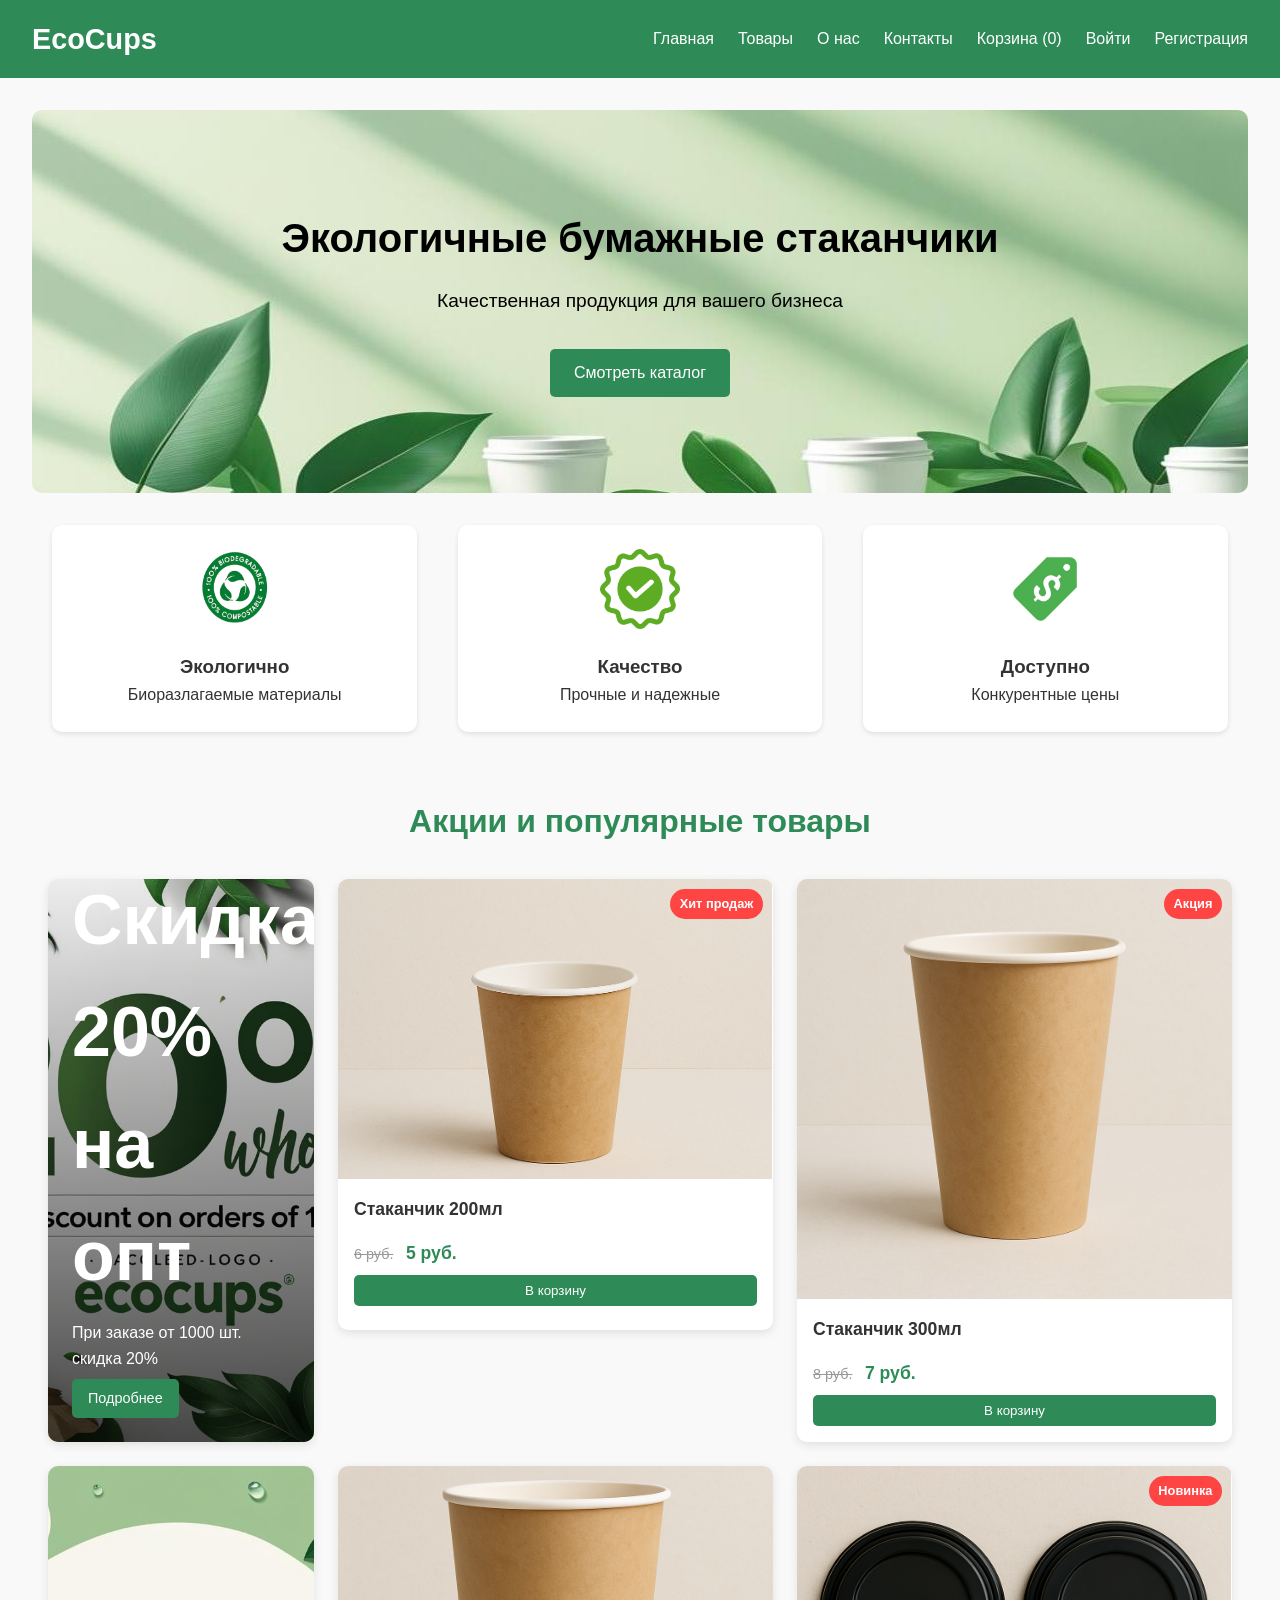
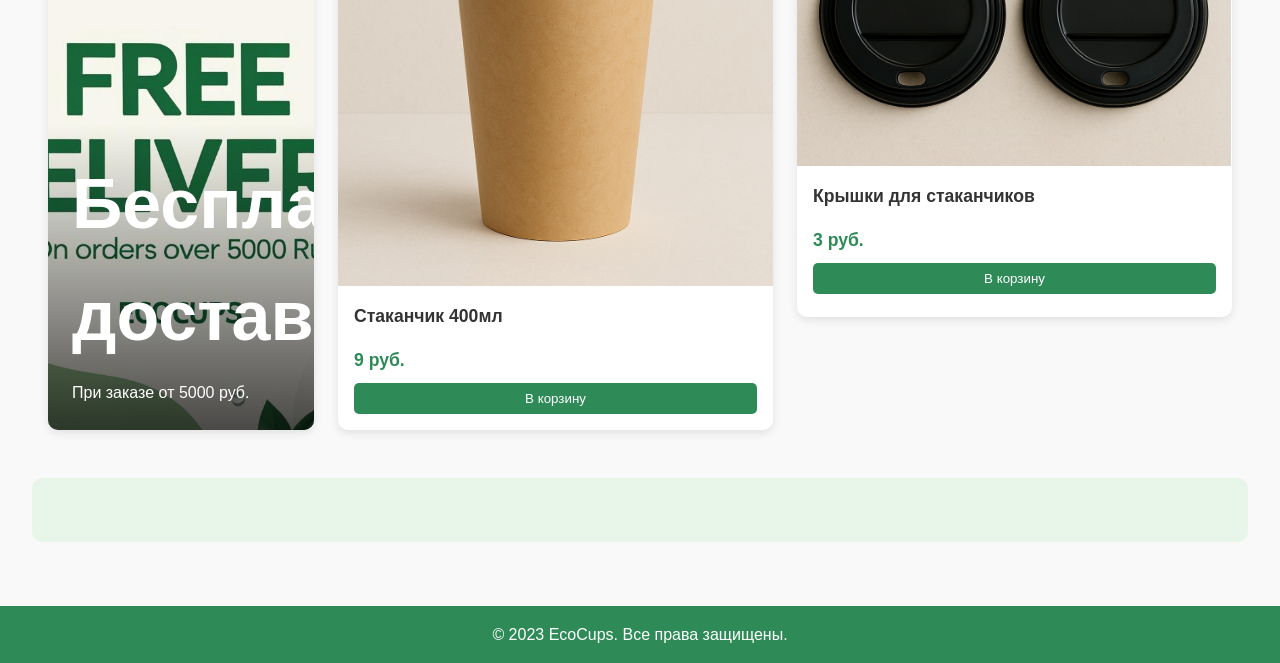
==== commit e9d4f19e: "1version" ====
--- a/index.html
+++ b/index.html
@@ -17,6 +17,7 @@
                 <li><a href="contacts.html">Контакты</a></li>
                 <li><a href="cart.html">Корзина (<span id="cart-count">0</span>)</a></li>
                 <li><a href="login.html">Войти</a></li>
+                <li><a href="register.html">Регистрация</a></li>
             </ul>
         </nav>
     </header>
@@ -142,6 +143,7 @@
         <p>&copy; 2023 EcoCups. Все права защищены.</p>
     </footer>
 
+    <script src="auth.js"></script>
     <script src="script.js"></script>
 </body>
 </html>
--- a/styles.css
+++ b/styles.css
@@ -464,7 +464,10 @@
 .text-right {
   text-align: right;
 }
-
+input, textarea, select {
+    background-color: #ffffff; /* Белый фон */
+color: black;
+}
 .quantity-control input {
   width: 50px;
   text-align: center;
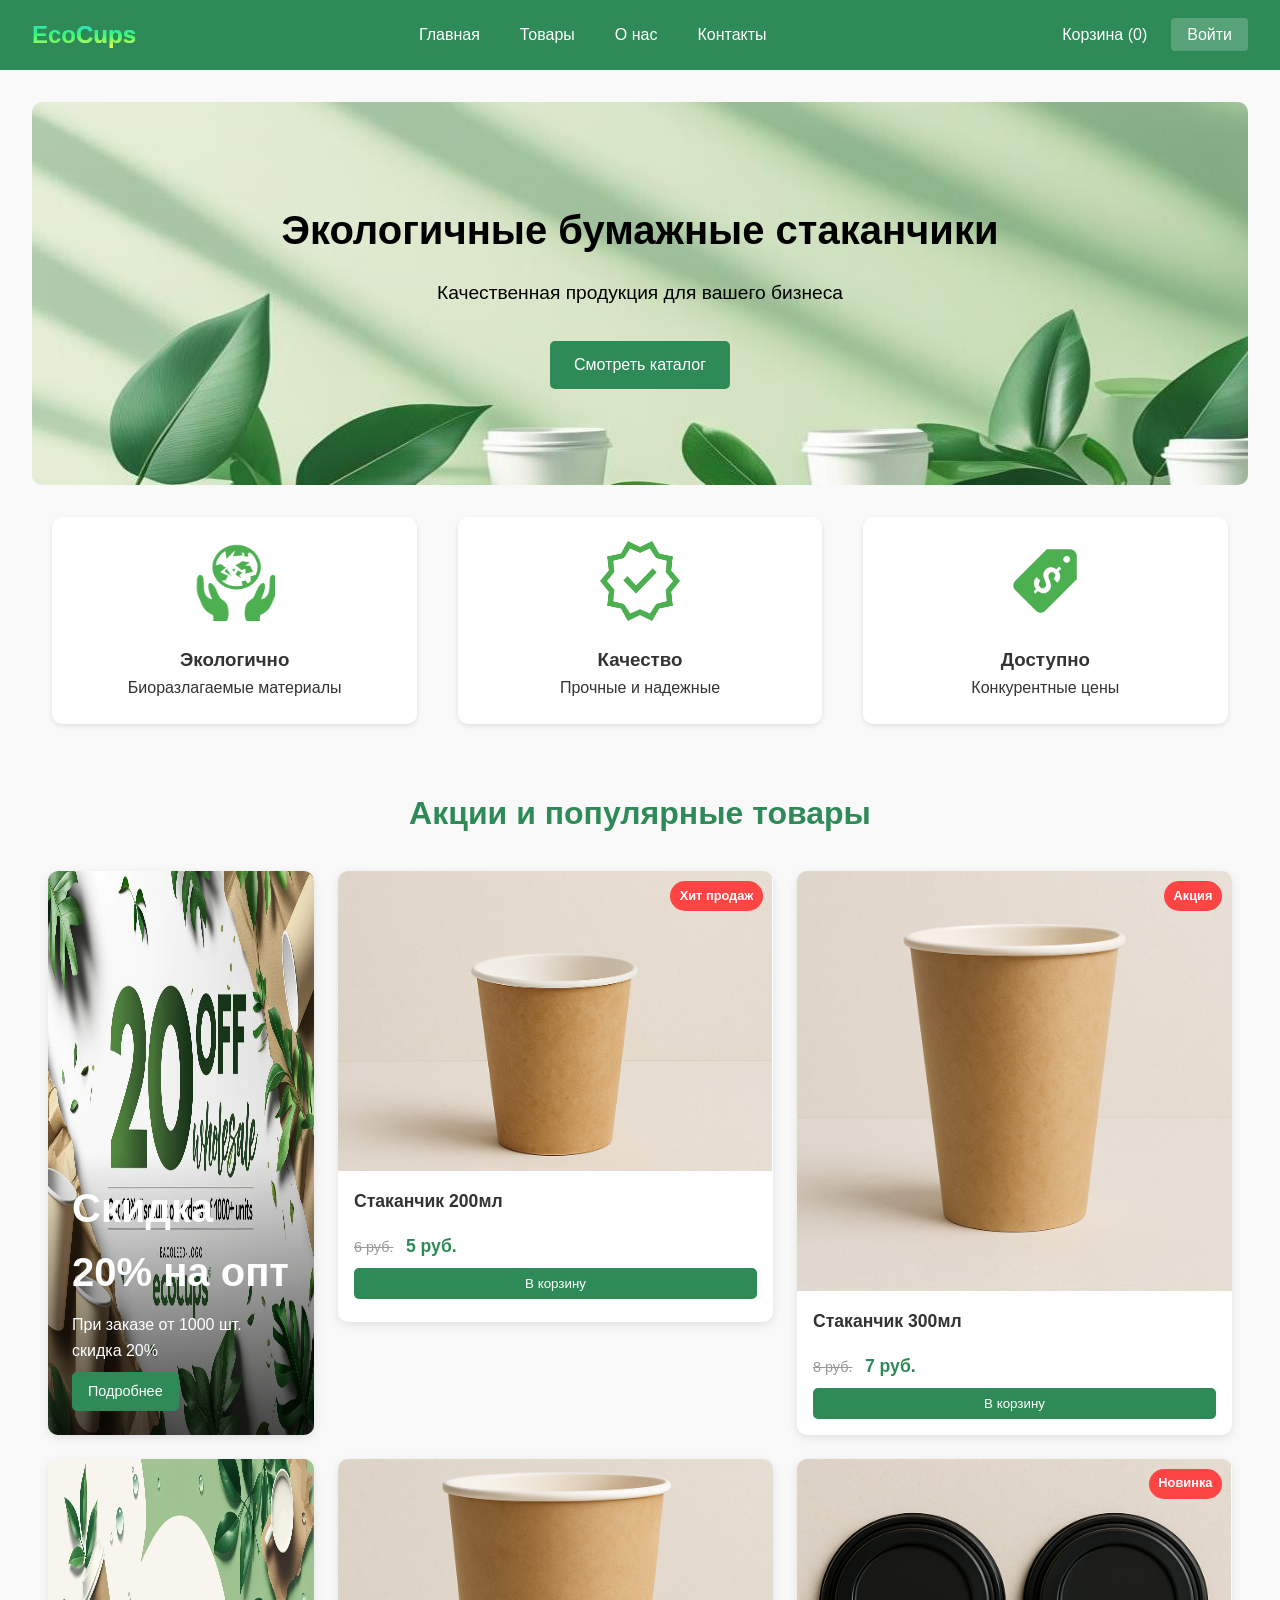
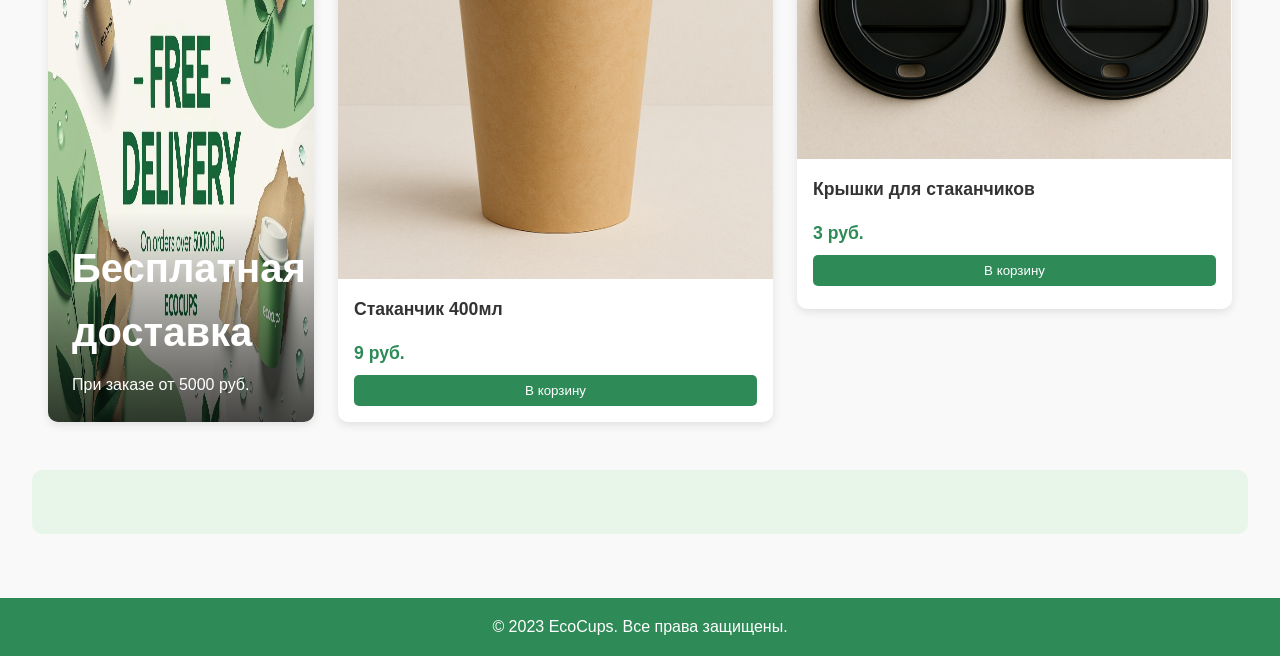
==== commit d6a7adc6: "Поменял значки(добавил),централизировал хедер,и по мелочи" ====
--- a/index.html
+++ b/index.html
@@ -5,22 +5,30 @@
     <meta name="viewport" content="width=device-width, initial-scale=1.0">
     <title>EcoCups - Бумажные стаканчики</title>
     <link rel="stylesheet" href="styles.css">
+    <link rel="icon" type="image/png" href="images/logo.png">
 </head>
 <body>
-    <header>
-        <div class="logo">EcoCups</div>
-        <nav>
-            <ul>
-                <li><a href="index.html">Главная</a></li>
-                <li><a href="products.html">Товары</a></li>
-                <li><a href="about.html">О нас</a></li>
-                <li><a href="contacts.html">Контакты</a></li>
-                <li><a href="cart.html">Корзина (<span id="cart-count">0</span>)</a></li>
-                <li><a href="login.html">Войти</a></li>
-                <li><a href="register.html">Регистрация</a></li>
-            </ul>
-        </nav>
-    </header>
+<header>
+  <a href="index.html" class="logo">Eco<span>Cups</span></a>
+<nav class="nav-container">
+  <ul class="nav-center">
+    <li><a href="index.html">Главная</a></li>
+    <li><a href="products.html">Товары</a></li>
+    <li><a href="about.html">О нас</a></li>
+    <li><a href="contacts.html">Контакты</a></li>
+  </ul>
+  <ul class="nav-right">
+    <li>
+      <a href="cart.html">
+        <i class="fas fa-shopping-cart cart-icon"></i>
+        Корзина (<span id="cart-count">0</span>)
+      </a>
+    </li>
+    <li><a href="login.html" class="login-btn">Войти</a></li>
+  </ul>
+</nav>
+
+</header>
 
     <main>
         <section class="hero">
@@ -143,7 +151,6 @@
         <p>&copy; 2023 EcoCups. Все права защищены.</p>
     </footer>
 
-    <script src="auth.js"></script>
     <script src="script.js"></script>
 </body>
 </html>
--- a/styles.css
+++ b/styles.css
@@ -22,32 +22,83 @@
 }
 
 .logo {
-  font-size: 1.8rem;
+  font-size: 24px;
+  font-weight: 700;
+  text-decoration: none;
+  color: transparent;
+  background-image: linear-gradient(
+    rgb(41, 205, 248),
+    rgb(55, 248, 119),
+    rgb(244, 255, 74)
+  ); /* или другой градиент */
+  background-clip: text;
+}
+.logo span {
   font-weight: bold;
-}
-
+  background-image: linear-gradient(
+    rgb(41, 205, 248),
+    rgb(55, 248, 119),
+    rgb(244, 255, 74)
+  ); /* или другой градиент */
+  background-clip: text;
+  color: transparent;
+}
+
+/* Обёртка навигации */
+nav.nav-container {
+  display: flex;
+  justify-content: space-between;
+  align-items: center;
+  flex: 1;
+}
+
+/* Общие стили для списков */
 nav ul {
   display: flex;
   list-style: none;
-}
-
-nav ul li {
-  margin-left: 1.5rem;
-}
-
+  margin: 0;
+  padding: 0;
+  align-items: center;
+}
+
+/* Центрированное меню */
+.nav-center {
+  flex: 1;
+  justify-content: center;
+  gap: 1.5rem;
+}
+
+/* Меню справа */
+.nav-right {
+  justify-content: flex-end;
+  gap: 1rem;
+}
+
+/* Ссылки */
 nav ul li a {
   color: white;
   text-decoration: none;
+  padding: 0.5rem;
   transition: color 0.3s;
 }
-
 nav ul li a:hover {
-  color: #d4f1db;
-}
-
-nav ul li a.active {
-  font-weight: bold;
-  border-bottom: 2px solid white;
+  color: #3cfd6c;
+}
+
+/* Кнопка входа */
+.login-btn {
+  background-color: rgba(255, 255, 255, 0.2);
+  padding: 0.5rem 1rem;
+  border-radius: 4px;
+  transition: background-color 0.3s;
+}
+.login-btn:hover {
+  background-color: rgba(255, 255, 255, 0.3);
+}
+
+/* Иконка корзины */
+.cart-icon {
+  margin-right: 0.3rem;
 }
 
 main {
@@ -142,7 +193,7 @@
 }
 
 .product img {
-  width: 350px;
+  width: 290px;
   height: 400px;
   object-fit: cover;
   border-radius: 5px;
@@ -464,9 +515,11 @@
 .text-right {
   text-align: right;
 }
-input, textarea, select {
-    background-color: #ffffff; /* Белый фон */
-color: black;
+input,
+textarea,
+select {
+  background-color: #ffffff; /* Белый фон */
+  color: black;
 }
 .quantity-control input {
   width: 50px;
@@ -533,7 +586,7 @@
 .promo-banner img {
   width: 100%;
   height: 100%;
-  object-fit: cover;
+  /* object-fit: cover; */
   display: block;
 }
 
@@ -549,12 +602,12 @@
 
 .banner-content h3 {
   margin-bottom: 0.5rem;
-  font-size: 70px;
+  font-size: 40px;
 }
 
 .banner-content h3 {
   margin-bottom: 0.5rem;
-  font-size: 70px;
+  font-size: 40px;
 }
 
 .btn-small {
@@ -856,3 +909,27 @@
     justify-content: center;
   }
 }
+nav {
+  display: flex;
+  align-items: center;
+  width: 100%;
+}
+
+nav ul {
+  display: flex;
+  list-style: none;
+  margin: 0;
+  padding: 0;
+  align-items: center;
+}
+
+.center-menu {
+  flex-grow: 1;
+  justify-content: center;
+  gap: 1.5rem;
+}
+
+.right-menu {
+  margin-left: auto;
+  gap: 1rem;
+}
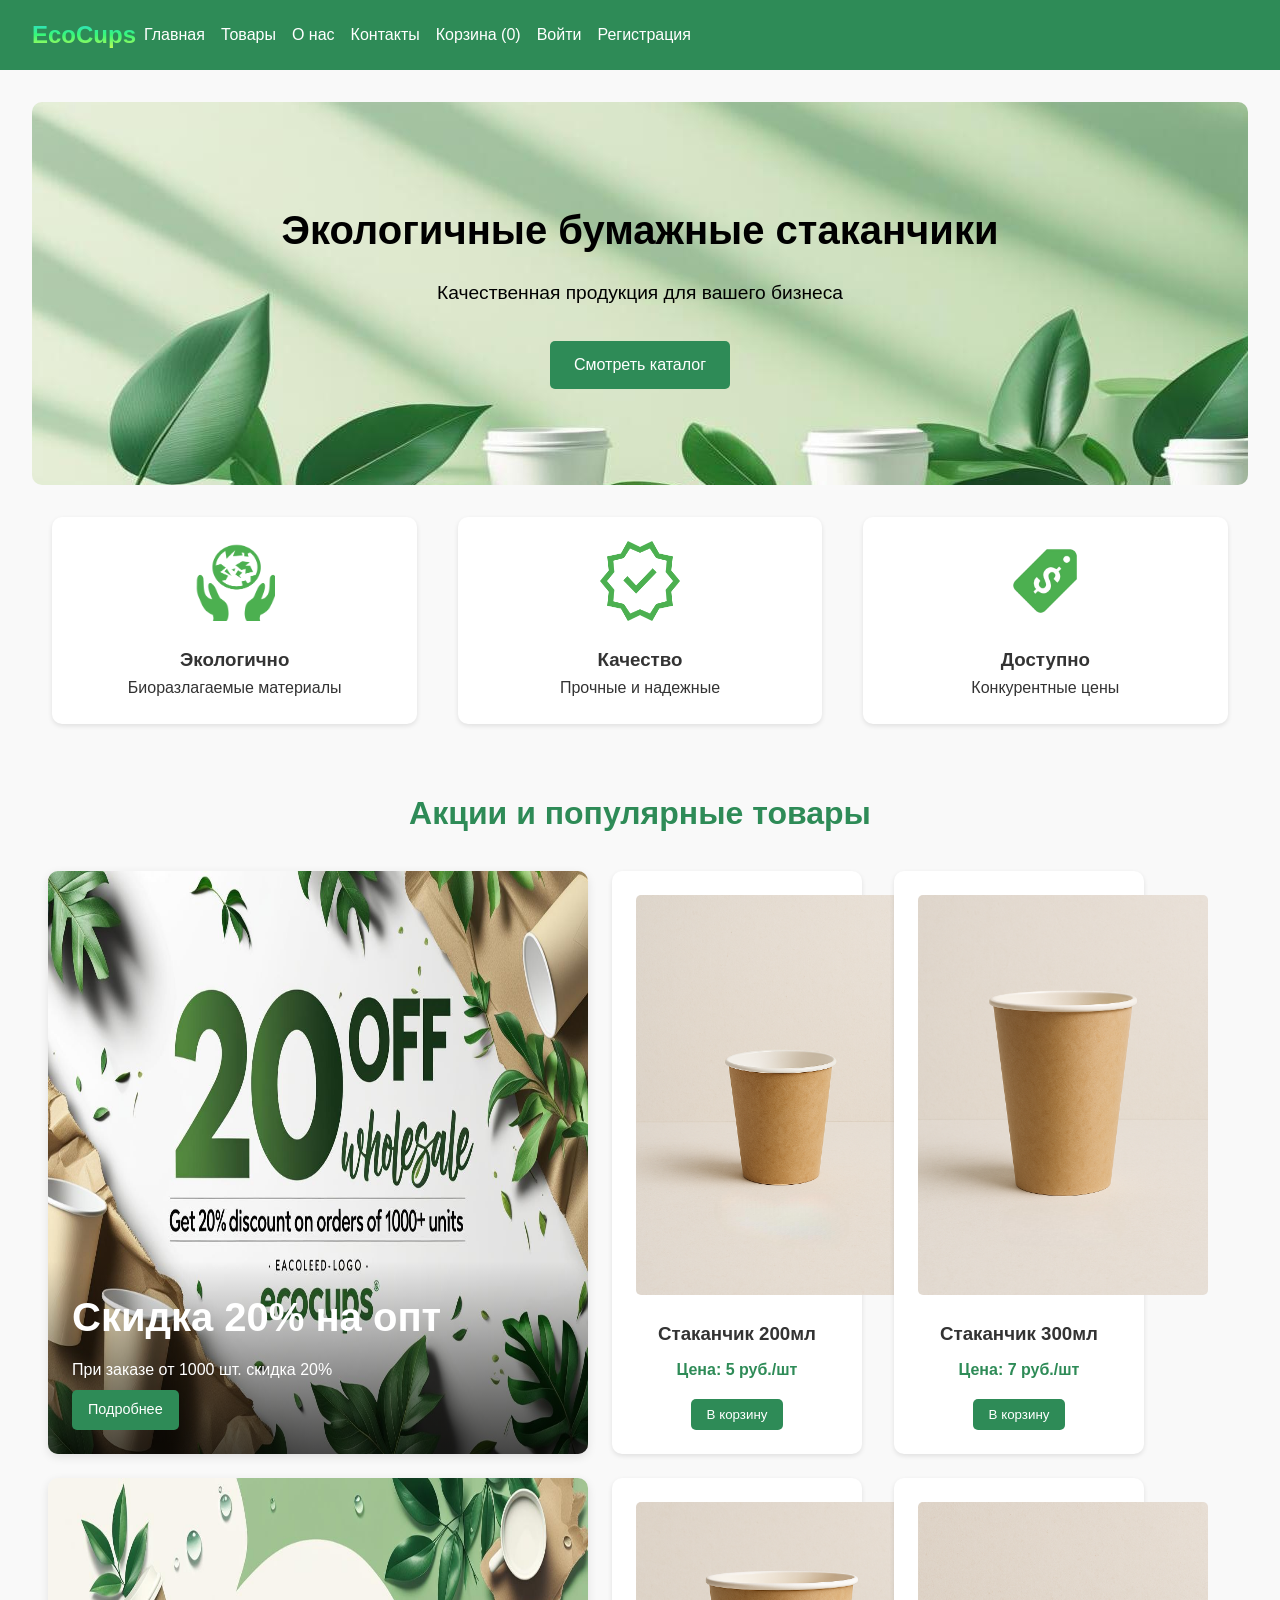
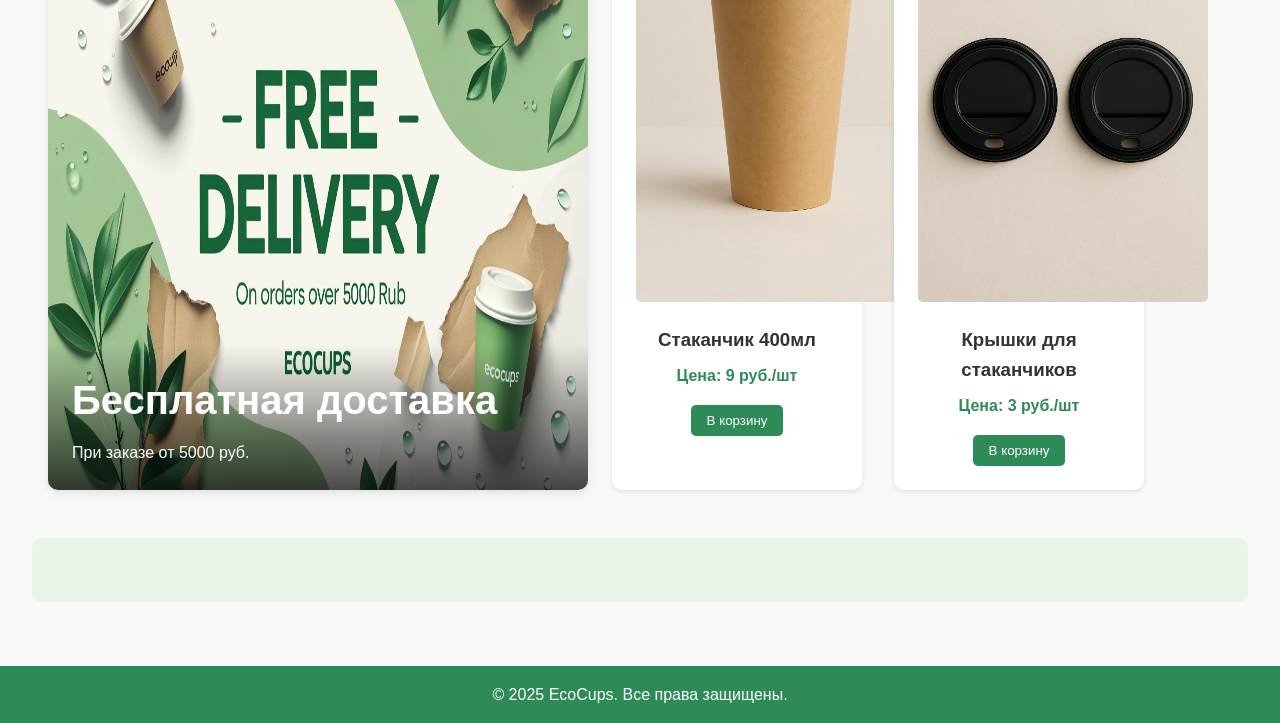
==== commit b0b0a3d8: "рабочая корзина" ====
--- a/index.html
+++ b/index.html
@@ -5,30 +5,22 @@
     <meta name="viewport" content="width=device-width, initial-scale=1.0">
     <title>EcoCups - Бумажные стаканчики</title>
     <link rel="stylesheet" href="styles.css">
-    <link rel="icon" type="image/png" href="images/logo.png">
 </head>
 <body>
-<header>
-  <a href="index.html" class="logo">Eco<span>Cups</span></a>
-<nav class="nav-container">
-  <ul class="nav-center">
-    <li><a href="index.html">Главная</a></li>
-    <li><a href="products.html">Товары</a></li>
-    <li><a href="about.html">О нас</a></li>
-    <li><a href="contacts.html">Контакты</a></li>
-  </ul>
-  <ul class="nav-right">
-    <li>
-      <a href="cart.html">
-        <i class="fas fa-shopping-cart cart-icon"></i>
-        Корзина (<span id="cart-count">0</span>)
-      </a>
-    </li>
-    <li><a href="login.html" class="login-btn">Войти</a></li>
-  </ul>
-</nav>
-
-</header>
+    <header>
+        <div class="logo">EcoCups</div>
+        <nav>
+            <ul>
+                <li><a href="index.html" class="active">Главная</a></li>
+                <li><a href="products.html">Товары</a></li>
+                <li><a href="about.html">О нас</a></li>
+                <li><a href="contacts.html">Контакты</a></li>
+                <li><a href="cart.html">Корзина (<span id="cart-count">0</span>)</a></li>
+                <li><a href="login.html">Войти</a></li>
+                <li><a href="register.html">Регистрация</a></li>
+            </ul>
+        </nav>
+    </header>
 
     <main>
         <section class="hero">
@@ -70,36 +62,20 @@
                 </div>
                 
                 <!-- Популярный товар 1 -->
-                <div class="promo-item">
-                    <div class="product-card">
-                        <img src="images/cup200.png" alt="Стаканчик 200мл">
-                        <div class="product-info">
-                            <h3>Стаканчик 200мл</h3>
-                            <div class="price">
-                                <span class="old-price">6 руб.</span>
-                                <span class="current-price">5 руб.</span>
-                            </div>
-                            <button class="add-to-cart" data-id="1" data-name="Стаканчик 200мл" data-price="5">В корзину</button>
-                        </div>
-                        <div class="badge">Хит продаж</div>
-                    </div>
-                </div>
+                <div class="product">
+                <img src="images/cup200.png" alt="Стаканчик 200мл">
+                <h3>Стаканчик 200мл</h3>
+                <p>Цена: 5 руб./шт</p>
+                <button class="add-to-cart" data-id="1" data-name="Стаканчик 200мл" data-price="5">В корзину</button>
+            </div>
                 
                 <!-- Популярный товар 2 -->
-                <div class="promo-item">
-                    <div class="product-card1">
-                        <img src="images/cup300.png" alt="Стаканчик 300мл">
-                        <div class="product-info">
-                            <h3>Стаканчик 300мл</h3>
-                            <div class="price">
-                                <span class="old-price">8 руб.</span>
-                                <span class="current-price">7 руб.</span>
-                            </div>
-                            <button class="add-to-cart" data-id="2" data-name="Стаканчик 300мл" data-price="7">В корзину</button>
-                        </div>
-                        <div class="badge">Акция</div>
-                    </div>
-                </div>
+                 <div class="product">
+                <img src="images/cup300.png" alt="Стаканчик 300мл">
+                <h3>Стаканчик 300мл</h3>
+                <p>Цена: 7 руб./шт</p>
+                <button class="add-to-cart" data-id="2" data-name="Стаканчик 300мл" data-price="7">В корзину</button>
+            </div>
                 
                 <!-- Маленький баннер -->
                 <div class="promo-banner small">
@@ -111,46 +87,35 @@
                 </div>
                 
                 <!-- Популярный товар 3 -->
-                <div class="promo-item">
-                    <div class="product-card1">
-                        <img src="images/cup400.png" alt="Стаканчик 400мл">
-                        <div class="product-info">
-                            <h3>Стаканчик 400мл</h3>
-                            <div class="price">
-                                <span class="current-price">9 руб.</span>
-                            </div>
-                            <button class="add-to-cart" data-id="3" data-name="Стаканчик 400мл" data-price="9">В корзину</button>
-                        </div>
-                    </div>
-                </div>
+                <div class="product">
+                <img src="images/cup400.png" alt="Стаканчик 400мл">
+                <h3>Стаканчик 400мл</h3>
+                <p>Цена: 9 руб./шт</p>
+                <button class="add-to-cart" data-id="3" data-name="Стаканчик 400мл" data-price="9">В корзину</button>
+            </div>
                 
                 <!-- Популярный товар 4 -->
                 <div class="promo-item">
-                    <div class="product-card">
-                        <img src="images/lids.png" alt="Крышки для стаканчиков">
-                        <div class="product-info">
-                            <h3>Крышки для стаканчиков</h3>
-                            <div class="price">
-                                <span class="current-price">3 руб.</span>
-                            </div>
-                            <button class="add-to-cart" data-id="4" data-name="Крышки для стаканчиков" data-price="3">В корзину</button>
-                        </div>
-                        <div class="badge">Новинка</div>
-                    </div>
+                    <div class="product">
+                <img src="images/lids.png" alt="Крышки для стаканчиков">
+                <h3>Крышки для стаканчиков</h3>
+                <p>Цена: 3 руб./шт</p>
+                <button class="add-to-cart" data-id="4" data-name="Крышки для стаканчиков" data-price="3">В корзину</button>
+            </div>
                 </div>
             </div>
         </section>
 
-        <!-- Раздел с популярными товарами (оставьте как было) -->
         <section class="popular-products">
-            <!-- ... предыдущий код ... -->
+           
         </section>
     </main>
 
     <footer>
-        <p>&copy; 2023 EcoCups. Все права защищены.</p>
+        <p>&copy; 2025 EcoCups. Все права защищены.</p>
     </footer>
 
+    <script src="auth.js" async></script>
     <script src="script.js"></script>
 </body>
 </html>
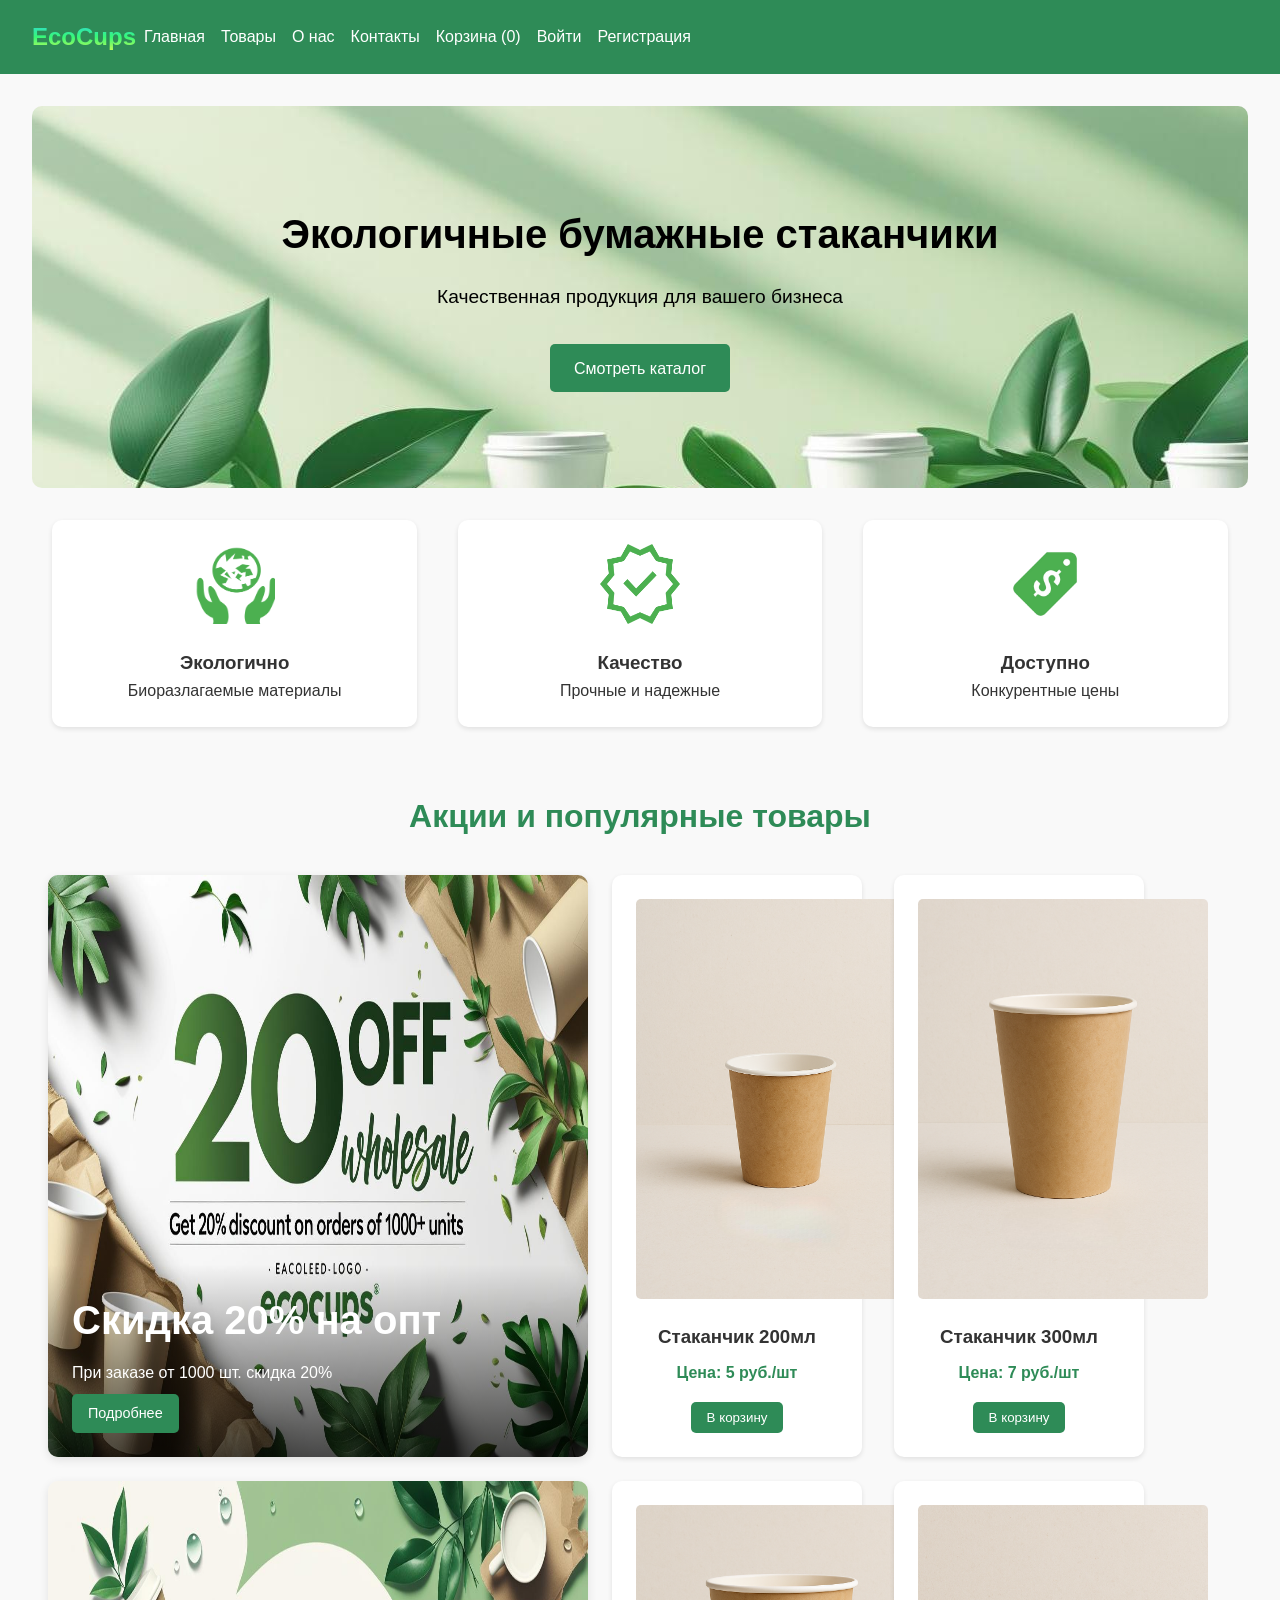
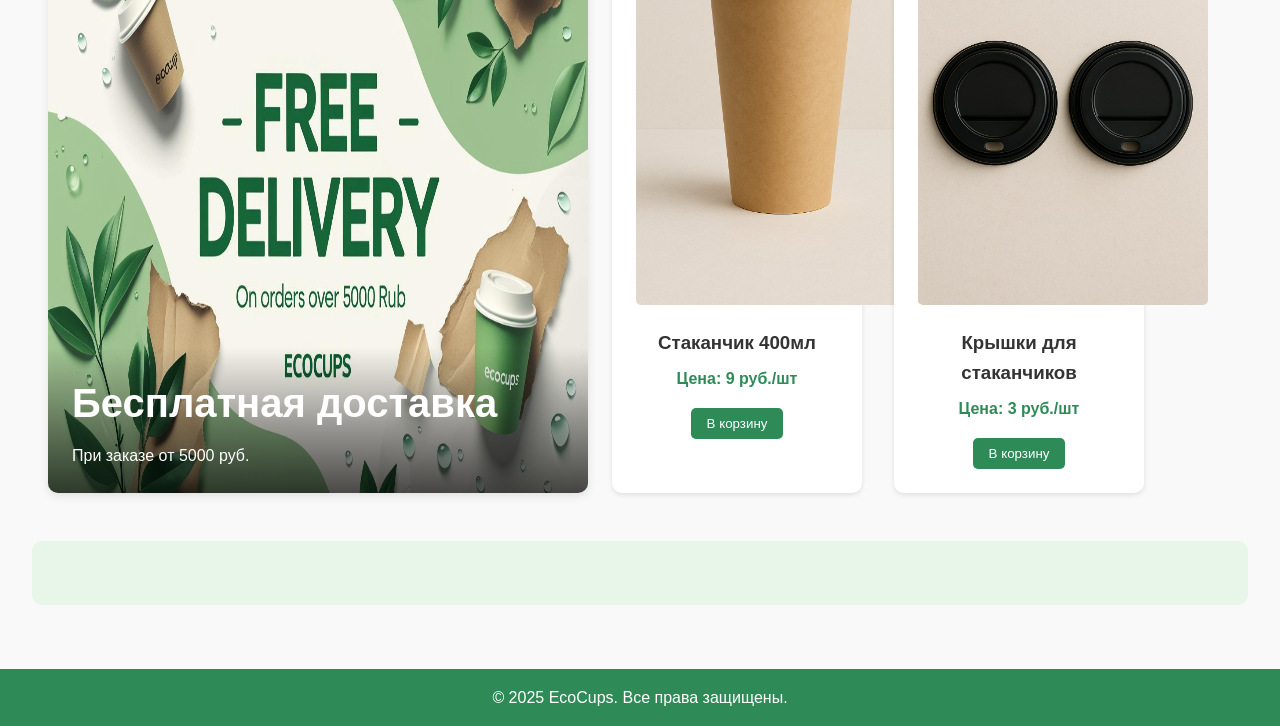
==== commit 86cf011f: "готово" ====
--- a/index.html
+++ b/index.html
@@ -16,8 +16,10 @@
                 <li><a href="about.html">О нас</a></li>
                 <li><a href="contacts.html">Контакты</a></li>
                 <li><a href="cart.html">Корзина (<span id="cart-count">0</span>)</a></li>
-                <li><a href="login.html">Войти</a></li>
-                <li><a href="register.html">Регистрация</a></li>
+                <li><a href="login.html" class="auth-link" id="login-link">Войти</a></li>
+                <li><a href="register.html" class="auth-link" id="register-link">Регистрация</a></li>
+                <li><a href="profile.html" class="protected" id="profile-link" style="display:none">Личный кабинет</a></li>
+                <li><a href="#" class="protected" id="logout-link" style="display:none">Выйти</a></li>
             </ul>
         </nav>
     </header>
@@ -115,7 +117,7 @@
         <p>&copy; 2025 EcoCups. Все права защищены.</p>
     </footer>
 
-    <script src="auth.js" async></script>
-    <script src="script.js"></script>
+    
+    <script src="app.js"></script>
 </body>
 </html>
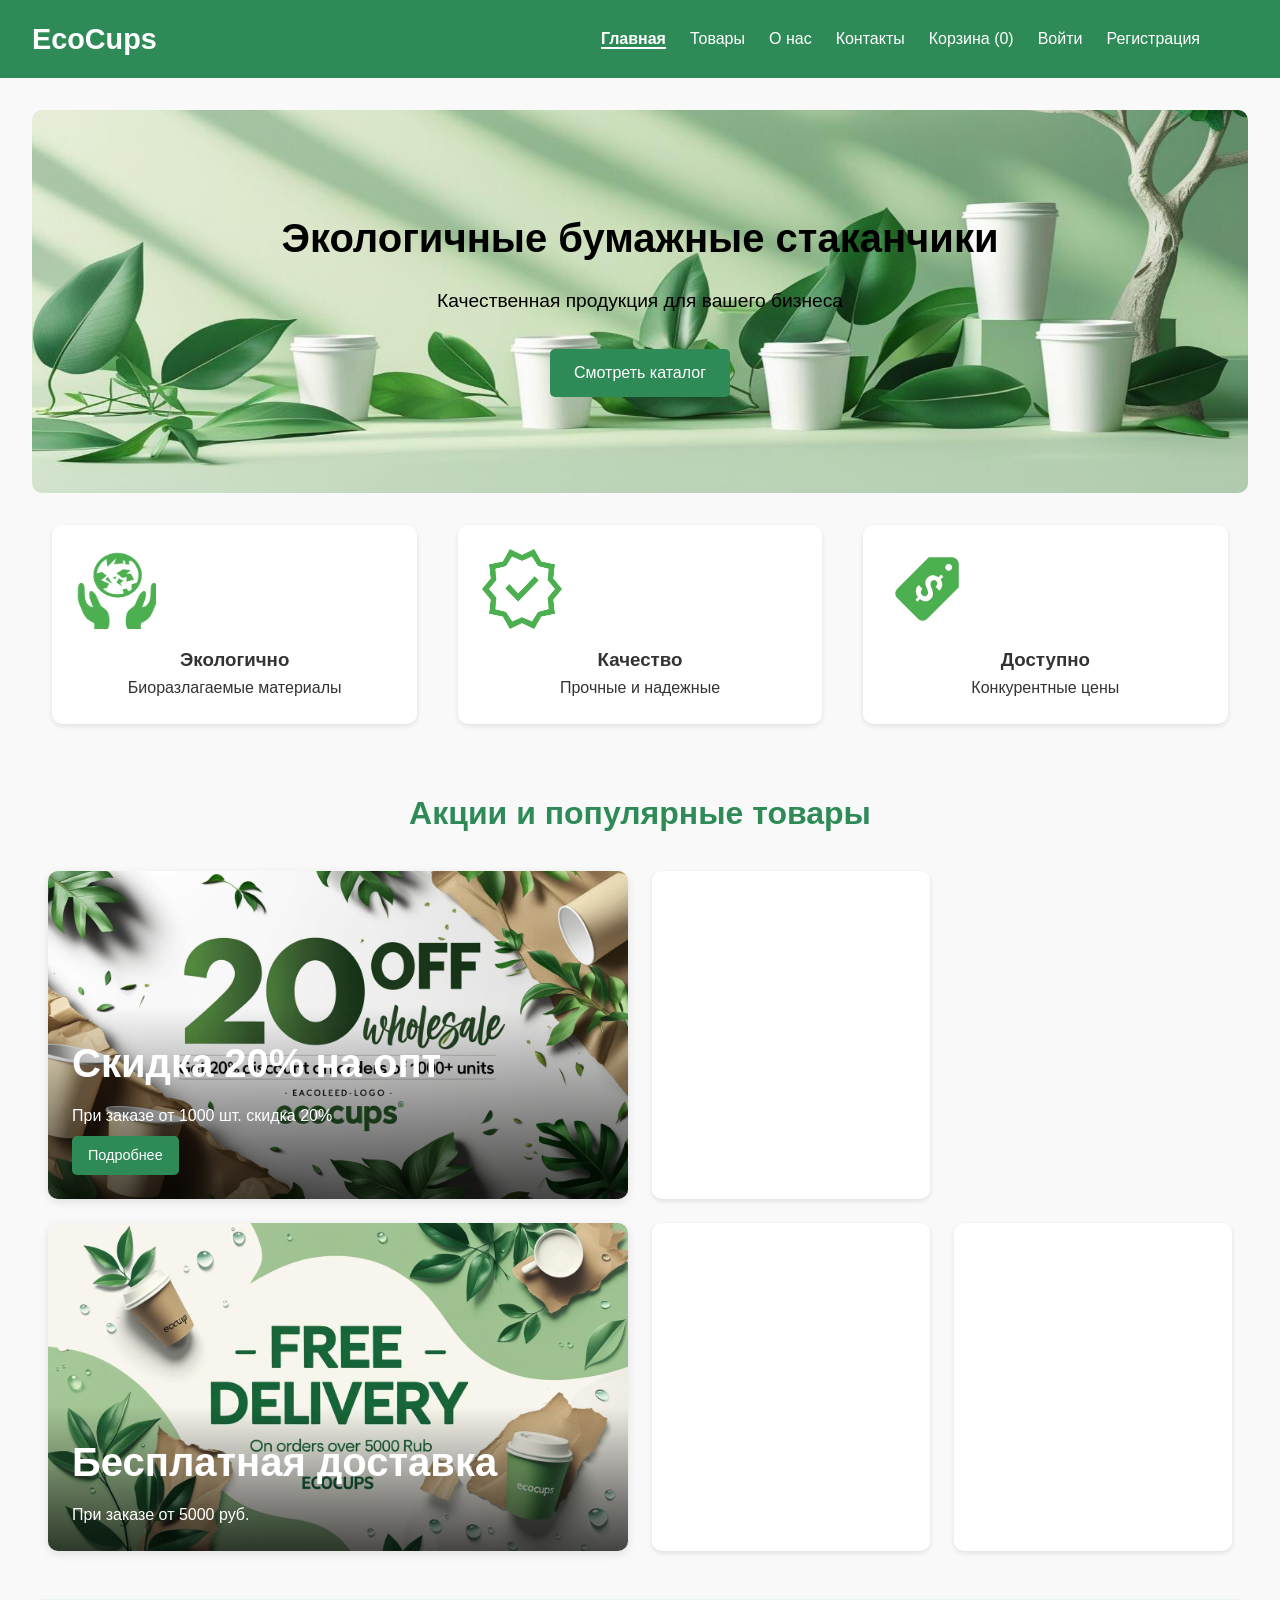
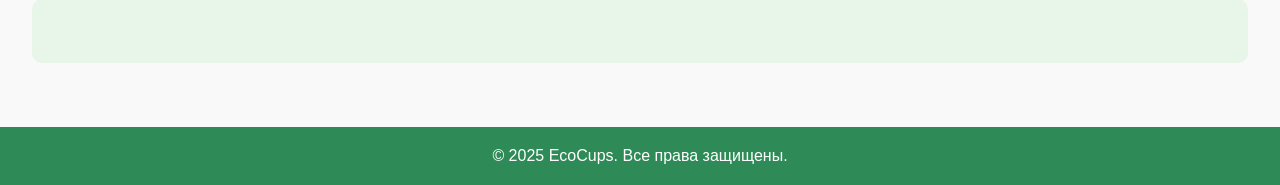
==== commit a220c1a9: "fix4" ====
--- a/index.html
+++ b/index.html
@@ -63,21 +63,8 @@
                     </div>
                 </div>
                 
-                <!-- Популярный товар 1 -->
-                <div class="product">
-                <img src="images/cup200.png" alt="Стаканчик 200мл">
-                <h3>Стаканчик 200мл</h3>
-                <p>Цена: 5 руб./шт</p>
-                <button class="add-to-cart" data-id="1" data-name="Стаканчик 200мл" data-price="5">В корзину</button>
-            </div>
-                
-                <!-- Популярный товар 2 -->
-                 <div class="product">
-                <img src="images/cup300.png" alt="Стаканчик 300мл">
-                <h3>Стаканчик 300мл</h3>
-                <p>Цена: 7 руб./шт</p>
-                <button class="add-to-cart" data-id="2" data-name="Стаканчик 300мл" data-price="7">В корзину</button>
-            </div>
+                <!-- Популярные товары из БД -->
+                <div id="home-popular-1" class="product"></div>
                 
                 <!-- Маленький баннер -->
                 <div class="promo-banner small">
@@ -88,23 +75,10 @@
                     </div>
                 </div>
                 
-                <!-- Популярный товар 3 -->
-                <div class="product">
-                <img src="images/cup400.png" alt="Стаканчик 400мл">
-                <h3>Стаканчик 400мл</h3>
-                <p>Цена: 9 руб./шт</p>
-                <button class="add-to-cart" data-id="3" data-name="Стаканчик 400мл" data-price="9">В корзину</button>
-            </div>
+                <div id="home-popular-2" class="product"></div>
                 
-                <!-- Популярный товар 4 -->
-                <div class="promo-item">
-                    <div class="product">
-                <img src="images/lids.png" alt="Крышки для стаканчиков">
-                <h3>Крышки для стаканчиков</h3>
-                <p>Цена: 3 руб./шт</p>
-                <button class="add-to-cart" data-id="4" data-name="Крышки для стаканчиков" data-price="3">В корзину</button>
-            </div>
-                </div>
+                <!-- Ещё один товар -->
+                <div id="home-popular-3" class="product"></div>
             </div>
         </section>
 
@@ -119,5 +93,27 @@
 
     
     <script src="app.js"></script>
+    <script>
+    (async function loadHomePopular(){
+      try {
+        const res = await fetch(`${API_BASE_URL}/products/`);
+        const products = await res.json();
+        const picks = products.slice(0, 3);
+        const slots = ['home-popular-1','home-popular-2','home-popular-3'];
+        picks.forEach((p, idx) => {
+          const el = document.getElementById(slots[idx]);
+          if (!el) return;
+          el.innerHTML = `
+            <img src="${p.image_url || 'images/cup1.png'}" alt="${p.name}">
+            <h3>${p.name}</h3>
+            <p>Цена: ${p.price} руб./шт</p>
+            <button class="add-to-cart" data-id="${p.id}" data-name="${p.name}" data-price="${p.price}">В корзину</button>
+          `;
+        });
+      } catch (e) {
+        // тихо игнорируем
+      }
+    })();
+    </script>
 </body>
 </html>
--- a/styles.css
+++ b/styles.css
@@ -6,6 +6,13 @@
   font-family: "Arial", sans-serif;
 }
 
+/* Базовая адаптивность для всех изображений */
+img {
+  max-width: 100%;
+  height: auto;
+  display: block;
+}
+
 body {
   line-height: 1.6;
   color: #333;
@@ -22,83 +29,32 @@
 }
 
 .logo {
-  font-size: 24px;
-  font-weight: 700;
+  font-size: 1.8rem;
+  font-weight: bold;
+}
+
+nav ul {
+  display: flex;
+  list-style: none;
+}
+
+nav ul li {
+  margin-left: 1.5rem;
+}
+
+nav ul li a {
+  color: white;
   text-decoration: none;
-  color: transparent;
-  background-image: linear-gradient(
-    rgb(41, 205, 248),
-    rgb(55, 248, 119),
-    rgb(244, 255, 74)
-  ); /* или другой градиент */
-  background-clip: text;
-}
-.logo span {
+  transition: color 0.3s;
+}
+
+nav ul li a:hover {
+  color: #d4f1db;
+}
+
+nav ul li a.active {
   font-weight: bold;
-  background-image: linear-gradient(
-    rgb(41, 205, 248),
-    rgb(55, 248, 119),
-    rgb(244, 255, 74)
-  ); /* или другой градиент */
-  background-clip: text;
-  color: transparent;
-}
-
-/* Обёртка навигации */
-nav.nav-container {
-  display: flex;
-  justify-content: space-between;
-  align-items: center;
-  flex: 1;
-}
-
-/* Общие стили для списков */
-nav ul {
-  display: flex;
-  list-style: none;
-  margin: 0;
-  padding: 0;
-  align-items: center;
-}
-
-/* Центрированное меню */
-.nav-center {
-  flex: 1;
-  justify-content: center;
-  gap: 1.5rem;
-}
-
-/* Меню справа */
-.nav-right {
-  justify-content: flex-end;
-  gap: 1rem;
-}
-
-/* Ссылки */
-nav ul li a {
-  color: white;
-  text-decoration: none;
-  padding: 0.5rem;
-  transition: color 0.3s;
-}
-nav ul li a:hover {
-  color: #3cfd6c;
-}
-
-/* Кнопка входа */
-.login-btn {
-  background-color: rgba(255, 255, 255, 0.2);
-  padding: 0.5rem 1rem;
-  border-radius: 4px;
-  transition: background-color 0.3s;
-}
-.login-btn:hover {
-  background-color: rgba(255, 255, 255, 0.3);
-}
-
-/* Иконка корзины */
-.cart-icon {
-  margin-right: 0.3rem;
+  border-bottom: 2px solid white;
 }
 
 main {
@@ -136,6 +92,9 @@
   background-color: #e8f5e9;
   border-radius: 10px;
   margin-bottom: 2rem;
+  background-size: cover;
+  background-position: center;
+  background-repeat: no-repeat;
 }
 
 .hero h1 {
@@ -188,16 +147,29 @@
   box-shadow: 0 2px 5px rgba(0, 0, 0, 0.1);
   padding: 1.5rem;
   width: calc(25% - 1.5rem);
-  min-width: 250px;
-  text-align: center;
+  min-width: 220px;
+  text-align: center;
+  display: flex;
+  flex-direction: column;
 }
 
 .product img {
-  width: 290px;
-  height: 400px;
-  object-fit: cover;
+  width: 100%;
+  height: auto;
+  max-height: 320px;
+  object-fit: contain;
   border-radius: 5px;
   margin-bottom: 1rem;
+}
+
+/* Карточки внутри коллажа на главной */
+.promo-collage .product,
+.collage-grid .product {
+  width: 100%;
+  min-width: 0;
+}
+.collage-grid .product img {
+  max-height: 220px;
 }
 
 .product h3 {
@@ -220,6 +192,11 @@
   transition: background-color 0.3s;
 }
 
+/* Кнопка прижимается к низу карточки */
+.product .add-to-cart {
+  margin-top: auto;
+}
+
 .add-to-cart:hover {
   background-color: #3cb371;
 }
@@ -234,6 +211,7 @@
 
 .about-content img {
   width: 50%;
+  height: auto;
   border-radius: 10px;
 }
 
@@ -441,6 +419,26 @@
     width: 100%;
   }
 }
+
+/* Планшеты: по 2 карточки в ряд */
+@media (max-width: 1024px) {
+  .product {
+    width: calc(50% - 1.5rem);
+  }
+}
+
+/* Телефоны: по 1 карточке в ряд, компактнее баннер */
+@media (max-width: 600px) {
+  .product {
+    width: 100%;
+  }
+  .collage-grid .product img {
+    max-height: 180px;
+  }
+  .banner-content h3 {
+    font-size: 28px;
+  }
+}
 /* Популярные товары */
 .popular-products {
   margin-top: 3rem;
@@ -515,11 +513,9 @@
 .text-right {
   text-align: right;
 }
-input,
-textarea,
-select {
-  background-color: #ffffff; /* Белый фон */
-  color: black;
+input, textarea, select {
+    background-color: #ffffff; /* Белый фон */
+color: black;
 }
 .quantity-control input {
   width: 50px;
@@ -586,7 +582,7 @@
 .promo-banner img {
   width: 100%;
   height: 100%;
-  /* object-fit: cover; */
+  object-fit: cover;
   display: block;
 }
 
@@ -648,13 +644,13 @@
 }
 
 .product-card img {
-  width: 434px;
-  height: 300px;
+  width: 100%;
+  height: auto;
   object-fit: cover;
 }
 .product-card1 img {
-  width: 435px;
-  height: 420px;
+  width: 100%;
+  height: auto;
   object-fit: cover;
 }
 .product-info {
@@ -909,27 +905,16 @@
     justify-content: center;
   }
 }
-nav {
-  display: flex;
-  align-items: center;
-  width: 100%;
-}
-
-nav ul {
-  display: flex;
-  list-style: none;
-  margin: 0;
-  padding: 0;
-  align-items: center;
-}
-
-.center-menu {
-  flex-grow: 1;
-  justify-content: center;
-  gap: 1.5rem;
-}
-
-.right-menu {
-  margin-left: auto;
-  gap: 1rem;
-}
+
+.admin-link {
+    background: #dc3545 !important;
+    color: white !important;
+    padding: 8px 15px !important;
+    border-radius: 5px !important;
+    font-weight: bold !important;
+}
+
+.admin-link:hover {
+    background: #c82333 !important;
+    text-decoration: none !important;
+}
